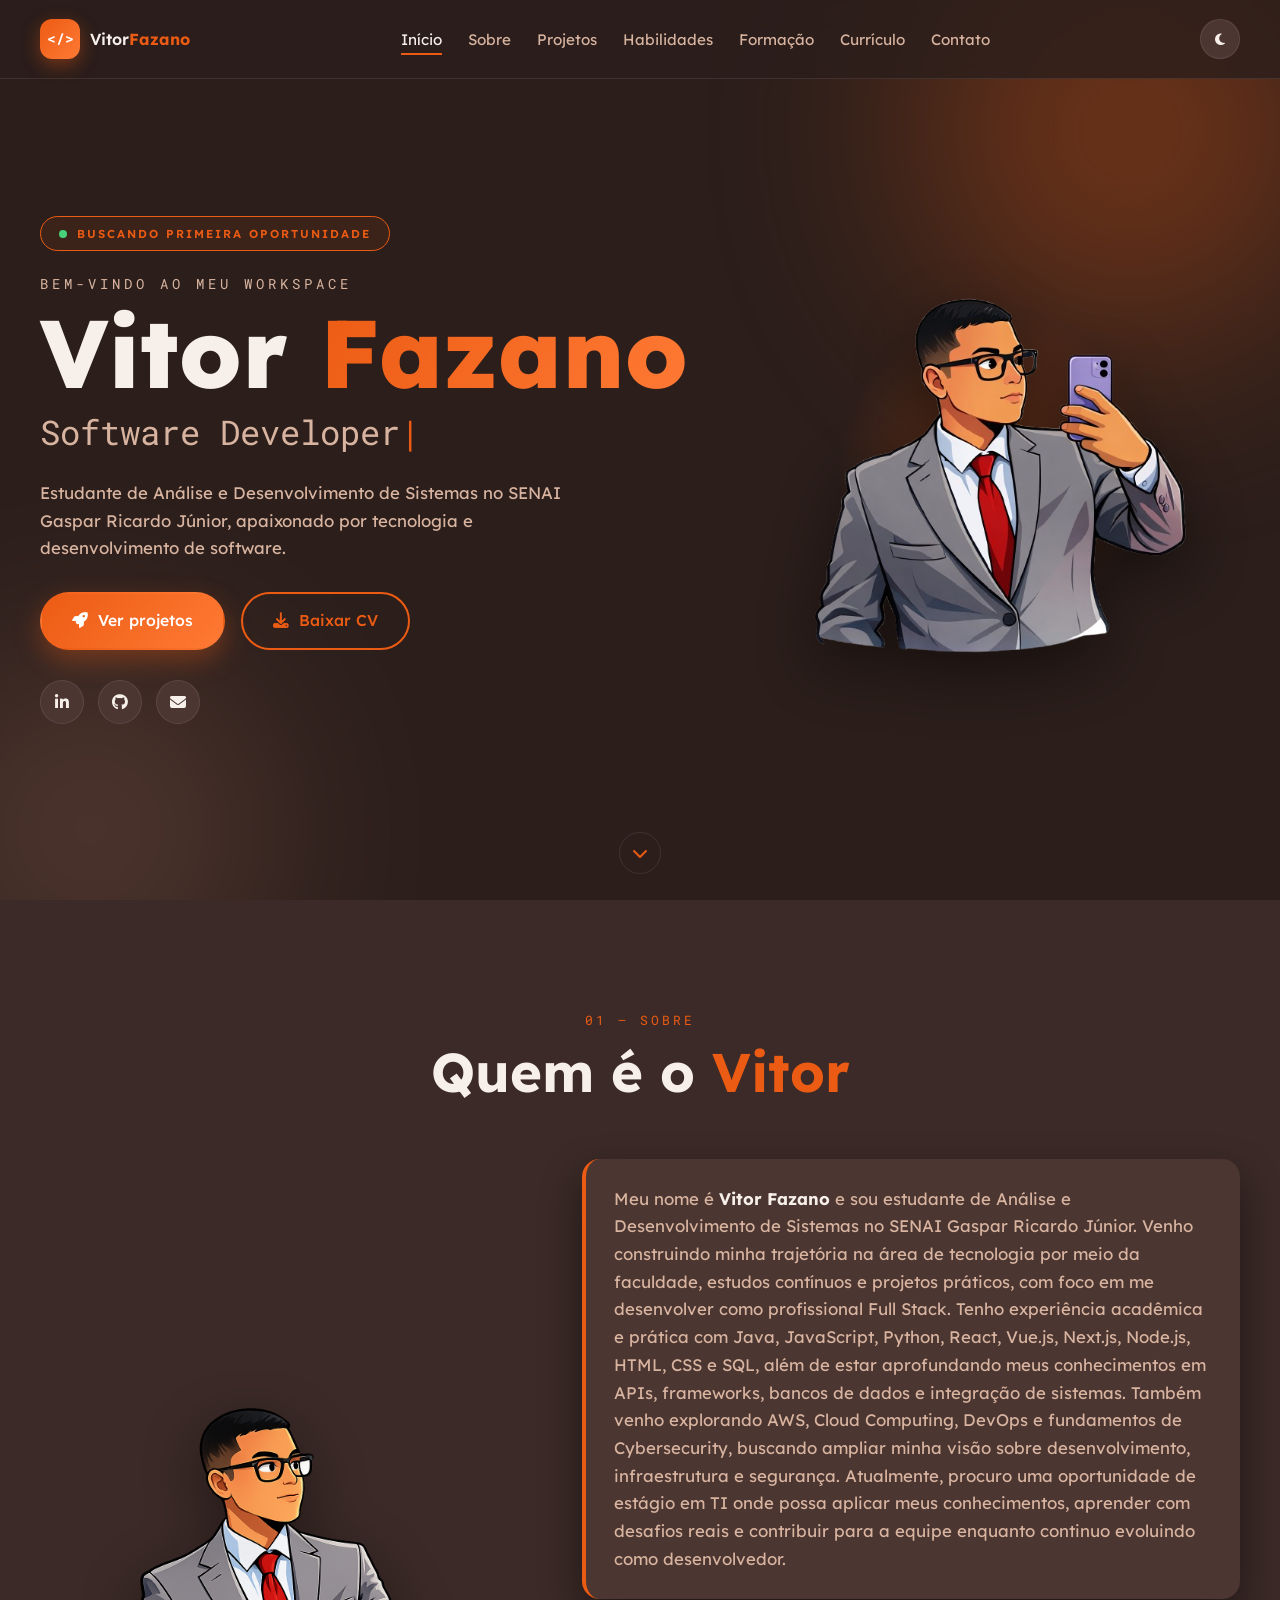
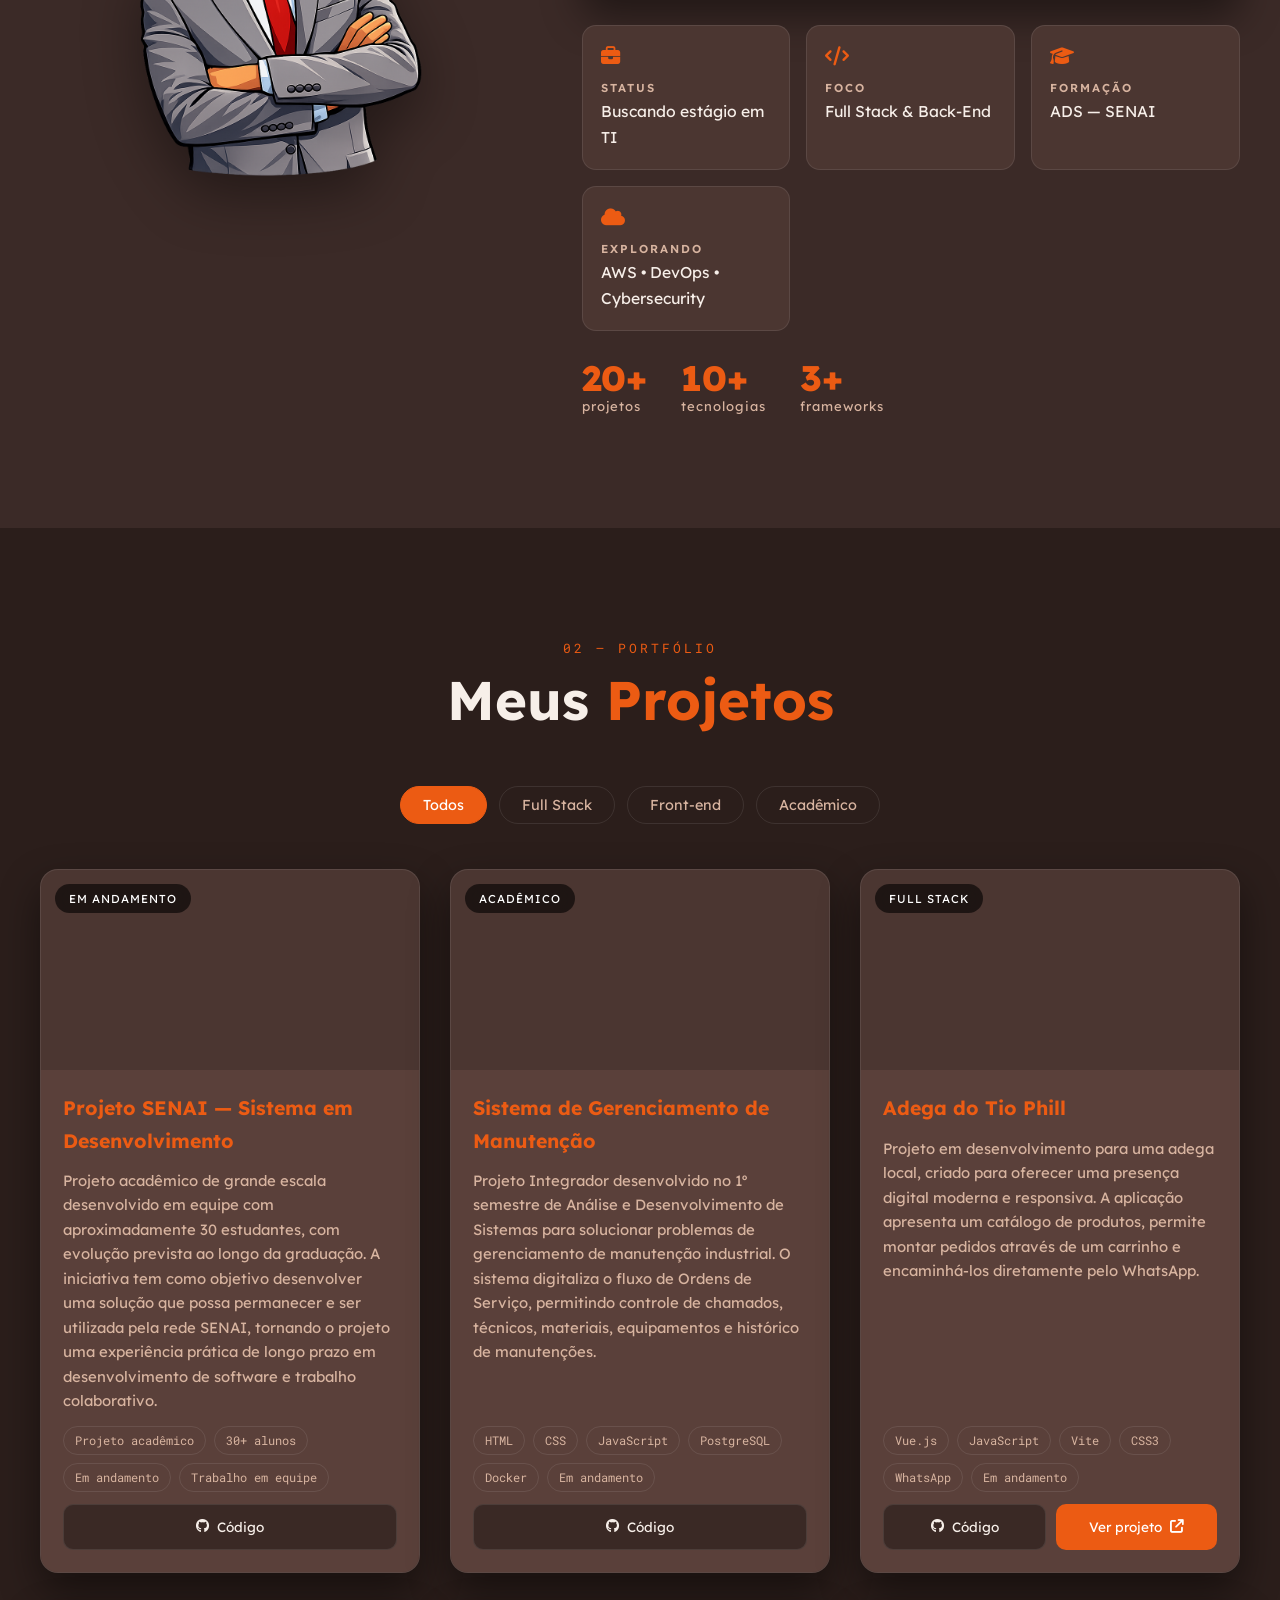
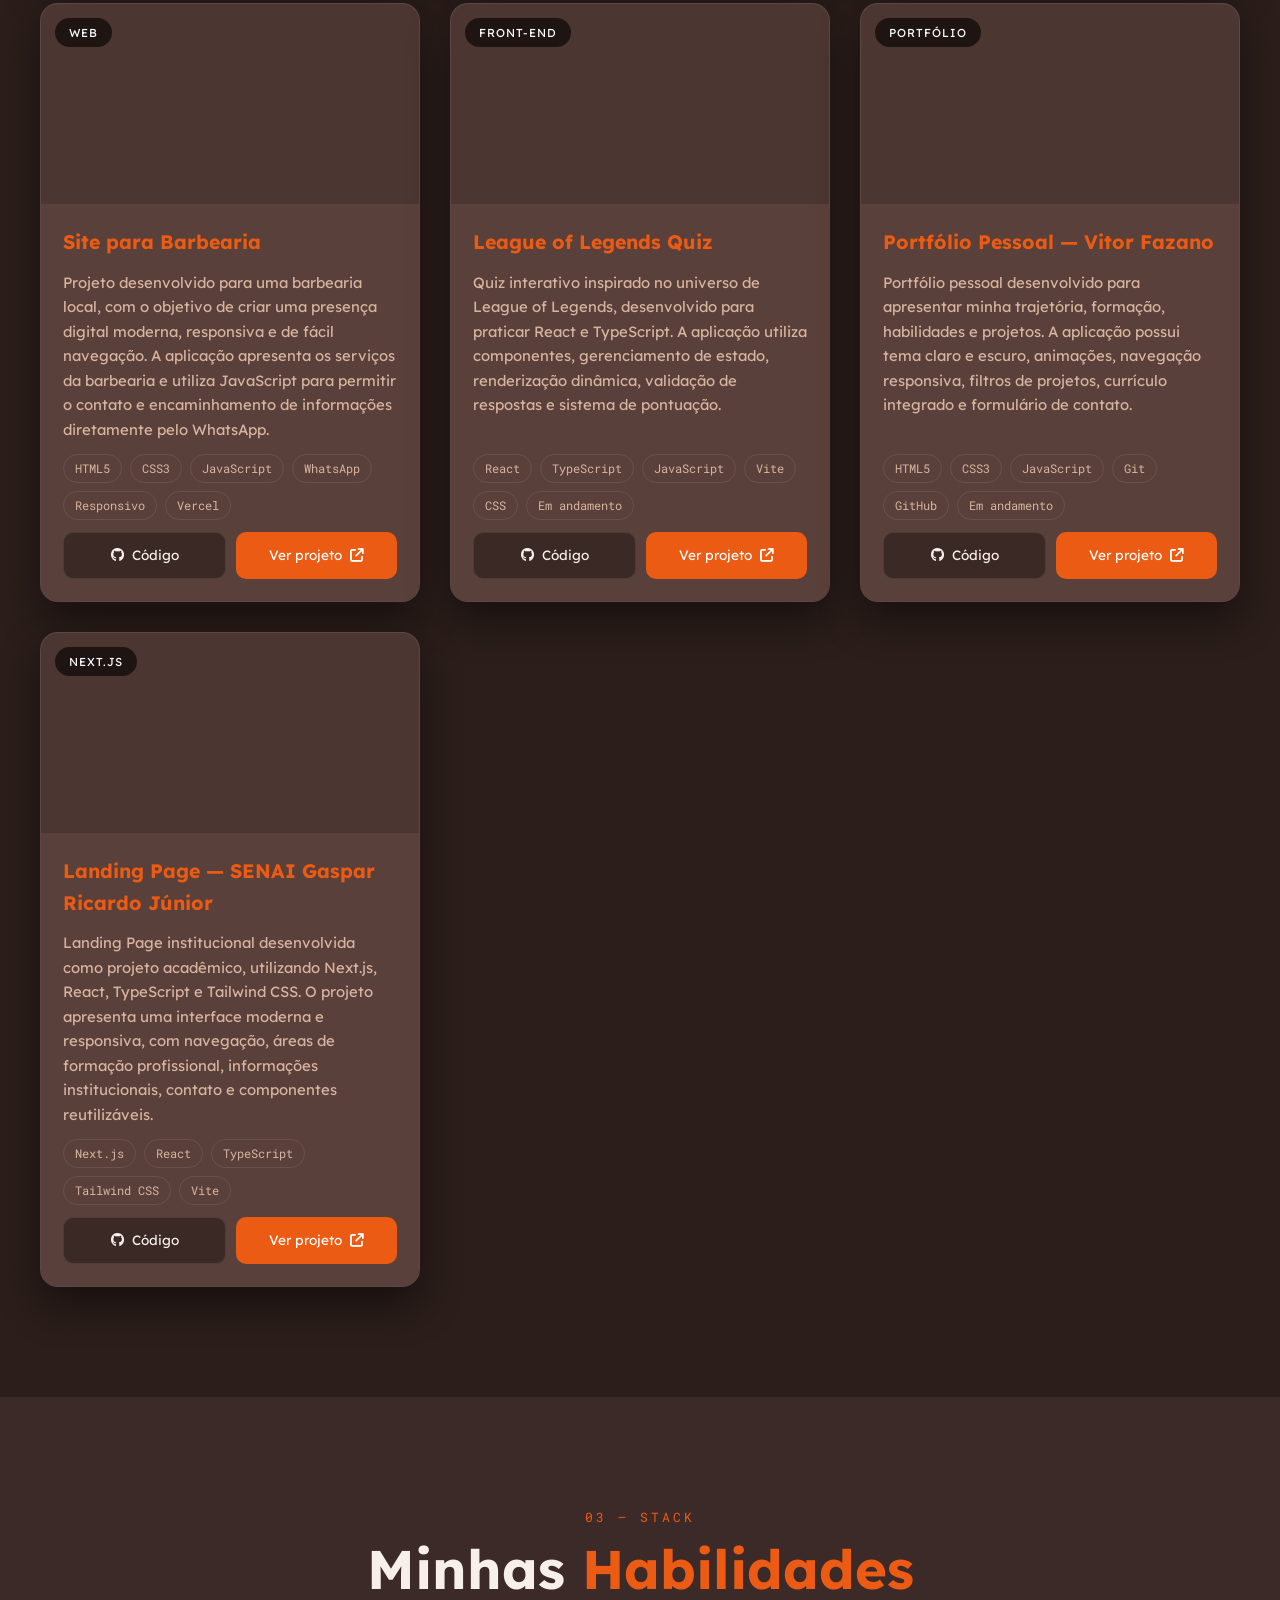
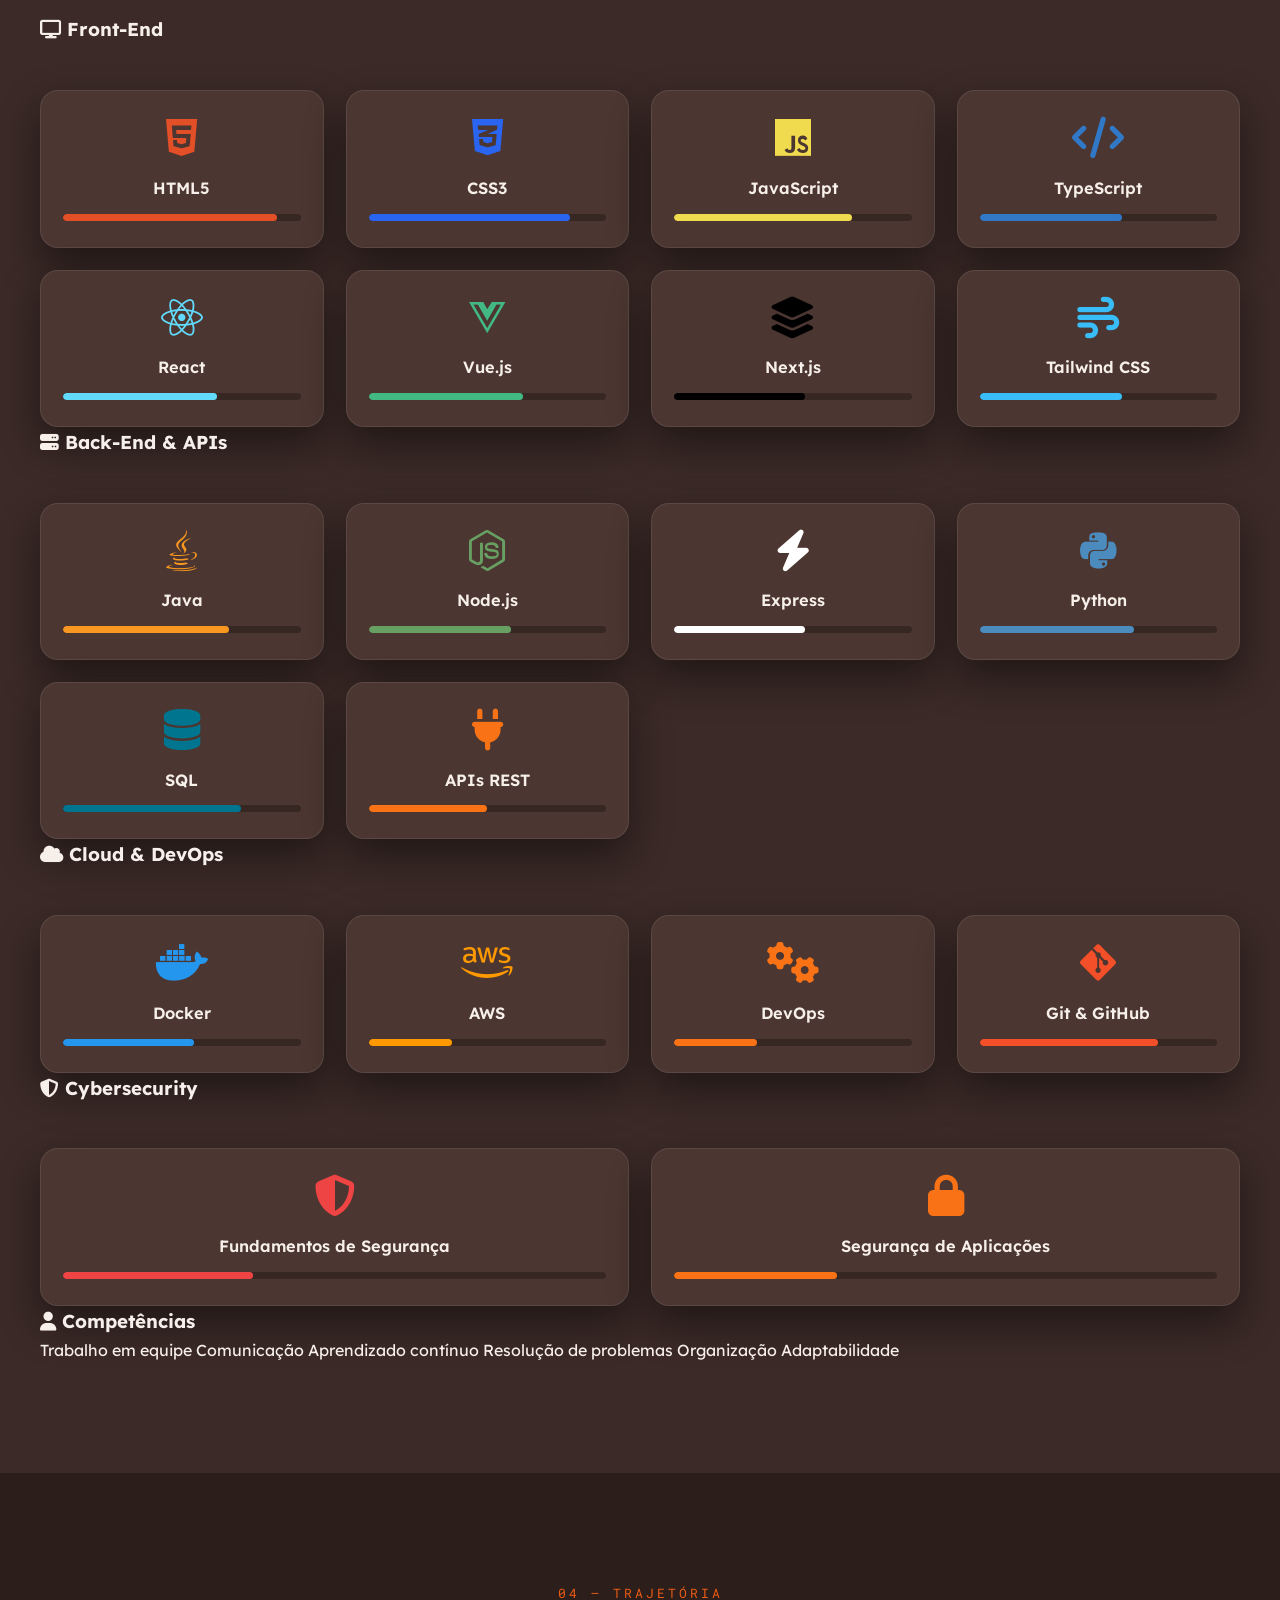
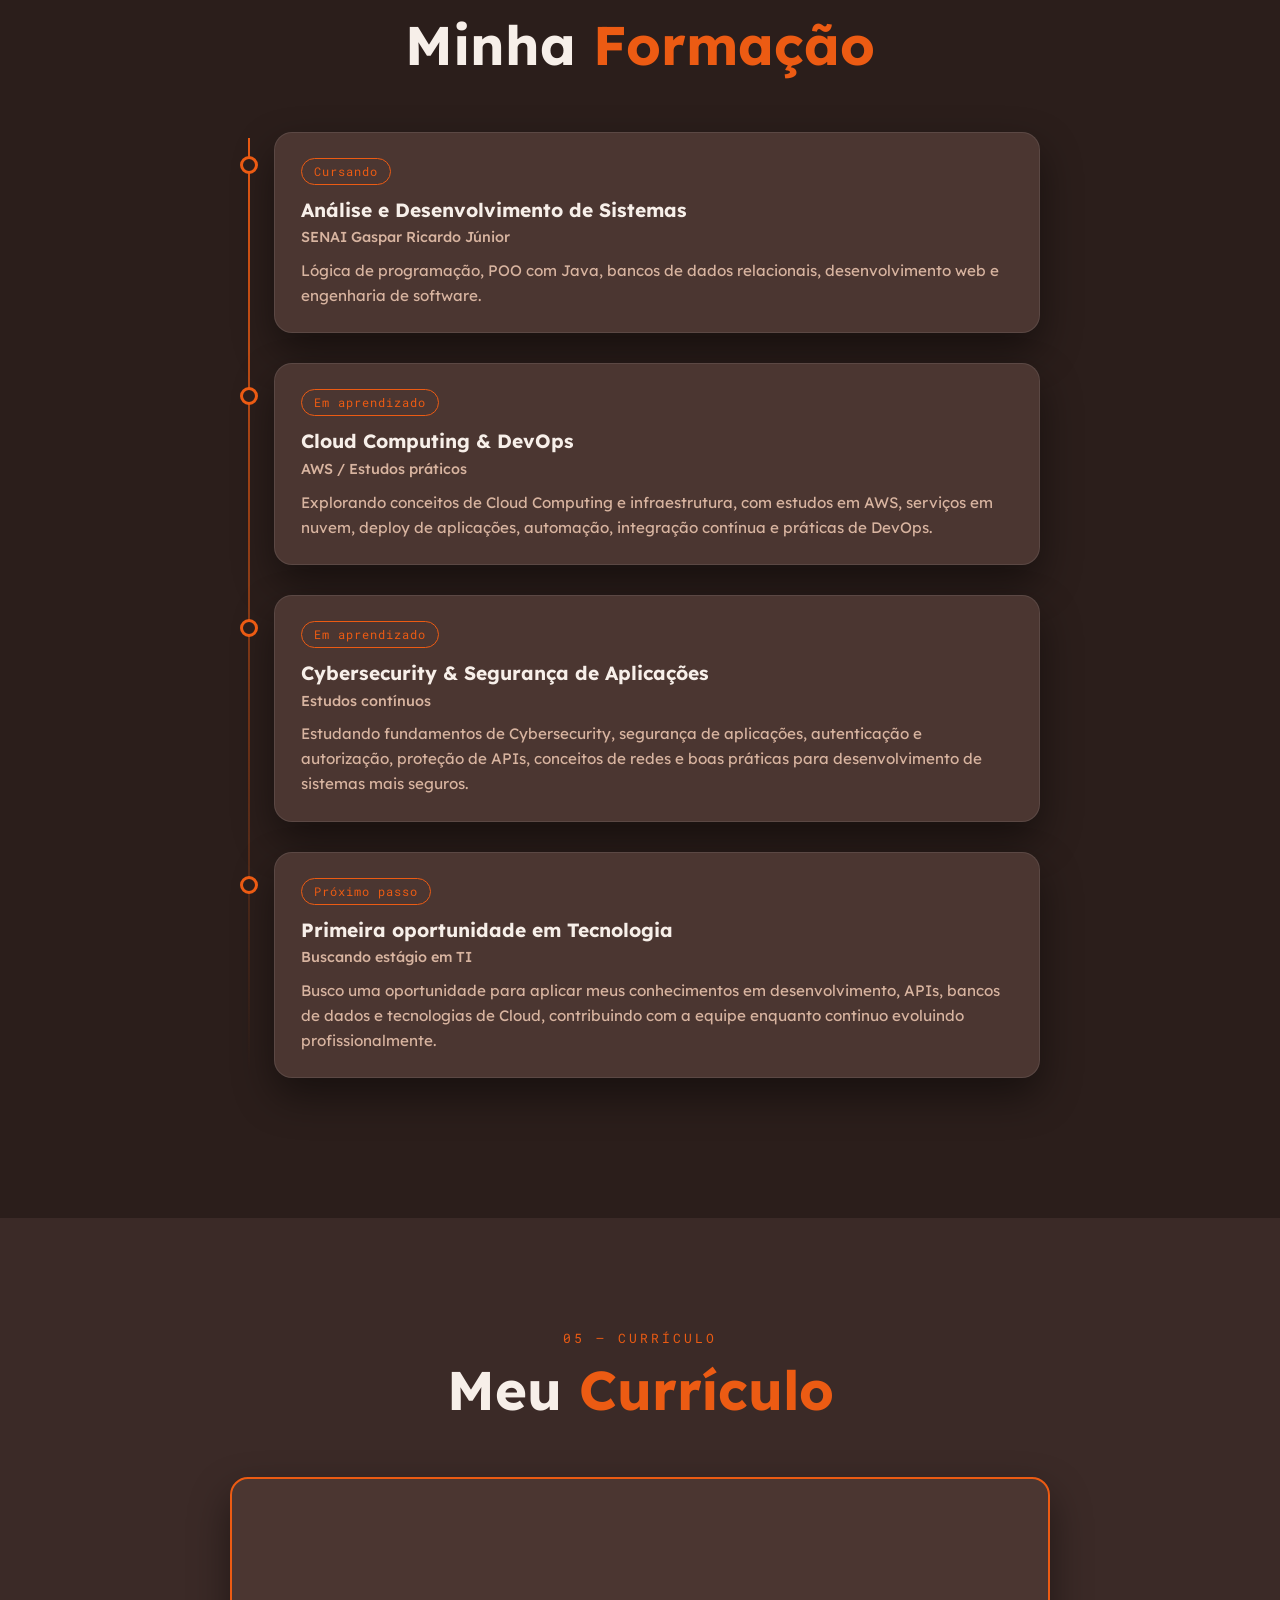
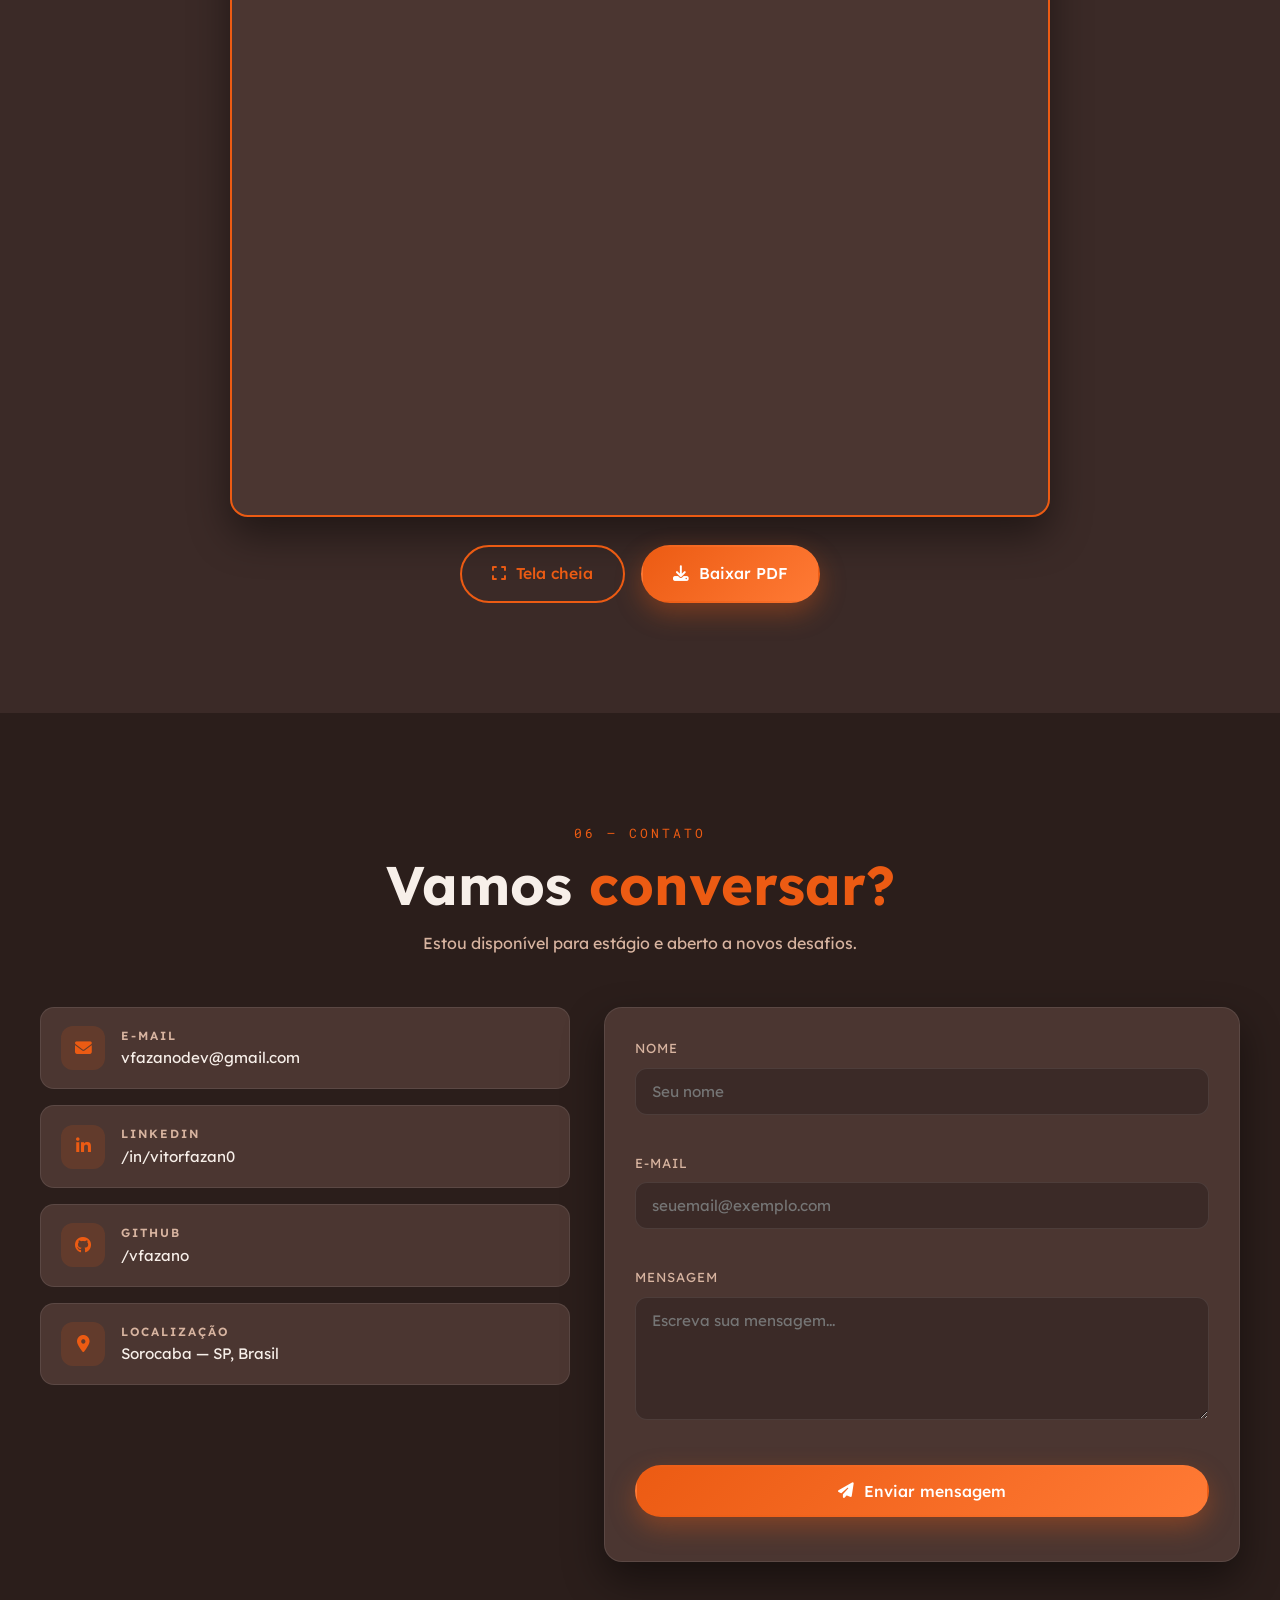
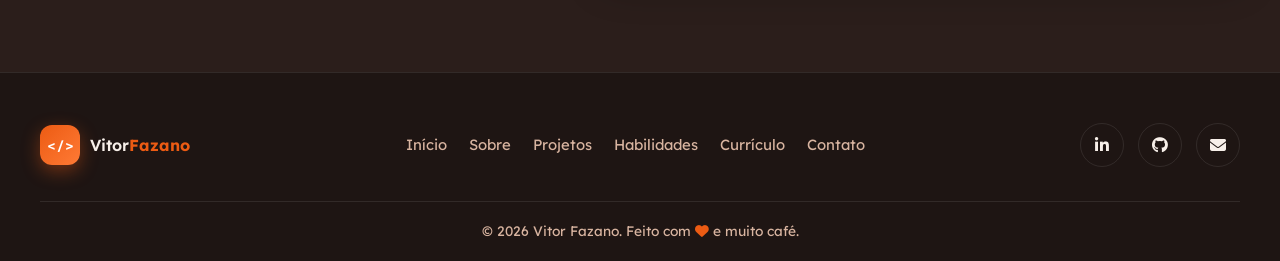
==== index.html @ 7ba90322 "2.4.3 - fix: reorganiza estrutura do projeto" ====
<!DOCTYPE html>
<html lang="pt-br" data-theme="dark">

<head>
    <meta charset="UTF-8">
    <meta name="viewport" content="width=device-width, initial-scale=1.0">
    <meta name="description" content="Portfólio de Vitor Fazano — Desenvolvedor de Software e estudante de Análise e Desenvolvimento de Sistemas no SENAI Gaspar Ricardo Júnior.">
    <meta name="author" content="Vitor Fazano">
    <meta property="og:title" content="Vitor Fazano | Software Developer">
    <meta property="og:description" content="Portfólio de projetos, habilidades e currículo de Vitor Fazano.">
    <meta property="og:type" content="website">
    <title>Vitor Fazano | Software Developer</title>

    <link rel="icon" type="image/svg+xml" href="img/favicon.svg">
    <link rel="preconnect" href="https://fonts.googleapis.com">
    <link rel="preconnect" href="https://fonts.gstatic.com" crossorigin>
    <link href="https://fonts.googleapis.com/css2?family=Lexend:wght@300..800&family=Roboto+Mono:wght@400;600&display=swap" rel="stylesheet">
    <link rel="stylesheet" href="https://cdnjs.cloudflare.com/ajax/libs/font-awesome/6.5.1/css/all.min.css">
    <link rel="stylesheet" href="style.css">
</head>

<body>
    <!-- barra de progresso de rolagem -->
    <div class="scroll-progress" id="scrollProgress"></div>

    <header id="header">
        <nav class="nav container">
            <a href="#inicio" class="logo" aria-label="Início">
                <span class="logo-mark">&lt;/&gt;</span>
                <span class="logo-text">Vitor<strong>Fazano</strong></span>
            </a>

            <ul class="nav-menu" id="navMenu">
                <li><a href="#inicio" class="nav-link active">Início</a></li>
                <li><a href="#sobre" class="nav-link">Sobre</a></li>
                <li><a href="#projetos" class="nav-link">Projetos</a></li>
                <li><a href="#habilidades" class="nav-link">Habilidades</a></li>
                <li><a href="#formacao" class="nav-link">Formação</a></li>
                <li><a href="#curriculo" class="nav-link">Currículo</a></li>
                <li><a href="#contato" class="nav-link">Contato</a></li>
            </ul>

            <div class="nav-actions">
                <button class="theme-toggle" id="themeToggle" aria-label="Alternar tema claro/escuro">
                    <i class="fa-solid fa-moon"></i>
                </button>
                <button class="nav-toggle" id="navToggle" aria-label="Abrir menu" aria-expanded="false">
                    <span></span><span></span><span></span>
                </button>
            </div>
        </nav>
    </header>

    <main>
        <!-- ============ INÍCIO ============ -->
        <section id="inicio" class="inicio">
            <div class="blob blob-1"></div>
            <div class="blob blob-2"></div>

            <div class="container inicio-grid">
                <div class="texto">
                    <span class="status" data-reveal>
                        <span class="status-dot"></span> BUSCANDO PRIMEIRA OPORTUNIDADE
                    </span>
                    <h3 data-reveal>BEM-VINDO AO MEU WORKSPACE</h3>
                    <h1 data-reveal>Vitor <span class="sobrenome">Fazano</span></h1>
                    <h2 data-reveal>
                        <span class="typing" id="typing"></span><span class="cursor-blink">|</span>
                    </h2>
                    <p data-reveal>
                        Estudante de Análise e Desenvolvimento de Sistemas no SENAI Gaspar Ricardo Júnior, apaixonado por tecnologia e desenvolvimento de software.
                    </p>

                    <div class="hero-btns" data-reveal>
                        <a href="#projetos" class="btn btn-primary">
                            <i class="fa-solid fa-rocket"></i> Ver projetos
                        </a>
                        <a href="./curriculo/VitorFazano_Currículo9.pdf" download class="btn btn-ghost">
                            <i class="fa-solid fa-download"></i> Baixar CV
                        </a>
                    </div>

                    <div class="hero-social" data-reveal>
                        <a href="https://www.linkedin.com/in/vitorfazan0/" target="_blank" rel="noopener" aria-label="LinkedIn"><i class="fa-brands fa-linkedin-in"></i></a>
                        <a href="https://github.com/vfazano" target="_blank" rel="noopener" aria-label="GitHub"><i
                                class="fa-brands fa-github"></i></a>
                        <a href="mailto:vfazano09032007@gmail.com" aria-label="E-mail"><i
                                class="fa-solid fa-envelope"></i></a>
                    </div>
                </div>

                <div class="foto" data-reveal>
                    <div class="foto-glow"></div>

                    <img class="img-move" src="img/Desenho_Fazanosf.png" alt="Ilustração de Vitor Fazano">
                </div>
            </div>

            <a href="#sobre" class="scroll-down" aria-label="Rolar para baixo">
                <i class="fa-solid fa-chevron-down"></i>
            </a>
        </section>

        <!-- ============ SOBRE ============ -->
        <section id="sobre" class="sobre section">
            <div class="container">
                <p class="section-tag" data-reveal>01 — Sobre</p>
                <h2 class="section-title" data-reveal>Quem é o <span>Vitor</span></h2>

                <div class="sobre-grid">
                    <div class="img-sobre" data-reveal>
                        <img class="img-move2" src="img/desenho_fazano2.png" alt="Ilustração de Vitor programando" loading="lazy">
                    </div>

                    <div class="sobre-conteudo" data-reveal>
                        <p class="descricao">
                            Meu nome é <strong>Vitor Fazano</strong> e sou estudante de Análise e Desenvolvimento de Sistemas no SENAI Gaspar Ricardo Júnior. Venho construindo minha trajetória na área de tecnologia por meio da faculdade, estudos contínuos
                            e projetos práticos, com foco em me desenvolver como profissional Full Stack. Tenho experiência acadêmica e prática com Java, JavaScript, Python, React, Vue.js, Next.js, Node.js, HTML, CSS e SQL, além de estar aprofundando
                            meus conhecimentos em APIs, frameworks, bancos de dados e integração de sistemas. Também venho explorando AWS, Cloud Computing, DevOps e fundamentos de Cybersecurity, buscando ampliar minha visão sobre desenvolvimento, infraestrutura
                            e segurança. Atualmente, procuro uma oportunidade de estágio em TI onde possa aplicar meus conhecimentos, aprender com desafios reais e contribuir para a equipe enquanto continuo evoluindo como desenvolvedor.
                        </p>

                        <div class="info-cards">

                            <div class="info-card">
                                <i class="fa-solid fa-briefcase"></i>
                                <h4>Status</h4>
                                <p>Buscando estágio em TI</p>
                            </div>

                            <div class="info-card">
                                <i class="fa-solid fa-code"></i>
                                <h4>Foco</h4>
                                <p>Full Stack & Back-End</p>
                            </div>

                            <div class="info-card">
                                <i class="fa-solid fa-graduation-cap"></i>
                                <h4>Formação</h4>
                                <p>ADS — SENAI</p>
                            </div>

                            <div class="info-card">
                                <i class="fa-solid fa-cloud"></i>
                                <h4>Explorando</h4>
                                <p>AWS • DevOps • Cybersecurity</p>
                            </div>

                        </div>
                        <div class="stats">

                            <div class="stat">
                                <span class="stat-num" data-count="20" data-suffix="+">0</span>
                                <small>projetos</small>
                            </div>

                            <div class="stat">
                                <span class="stat-num" data-count="10" data-suffix="+">0</span>
                                <small>tecnologias</small>
                            </div>

                            <div class="stat">
                                <span class="stat-num" data-count="3" data-suffix="+">0</span>
                                <small>frameworks</small>
                            </div>

                        </div>
                    </div>
                </div>
            </div>
        </section>

        <!-- ============ PROJETOS ============ -->
        <section id="projetos" class="projetos section">
            <div class="container">

                <p class="section-tag" data-reveal>02 — Portfólio</p>

                <h2 class="section-title" data-reveal>
                    Meus <span>Projetos</span>
                </h2>

                <div class="filtros" data-reveal>
                    <button class="filtro ativo" data-filtro="todos">
                Todos
            </button>

                    <button class="filtro" data-filtro="fullstack">
                Full Stack
            </button>

                    <button class="filtro" data-filtro="frontend">
                Front-end
            </button>

                    <button class="filtro" data-filtro="academico">
                Acadêmico
            </button>
                </div>

                <!-- ============ Projeto SENAI-Gaspar-Ricardo-Junior ============ -->
                <div class="container-projetos" id="gridProjetos">
                    <article class="card-projeto" data-cat="web" data-reveal>

                        <div class="card-img" style="background-image:url('/Portifolio-Fazano/PortifolioFazano/img/UniSenai.png')">
                            <span class="card-badge">Em andamento</span>
                        </div>

                        <div class="card-info">

                            <h3>Projeto SENAI — Sistema em Desenvolvimento</h3>

                            <p>
                                Projeto acadêmico de grande escala desenvolvido em equipe com aproximadamente 30 estudantes, com evolução prevista ao longo da graduação. A iniciativa tem como objetivo desenvolver uma solução que possa permanecer e ser utilizada pela rede SENAI, tornando
                                o projeto uma experiência prática de longo prazo em desenvolvimento de software e trabalho colaborativo.
                            </p>

                            <div class="tags">
                                <span>Projeto acadêmico</span>
                                <span>30+ alunos</span>
                                <span>Em andamento</span>
                                <span>Trabalho em equipe</span>
                            </div>

                            <div class="botoes">

                                <a href="https://github.com/UniSENAI-Sorocaba" class="btn-card github" target="_blank" rel="noopener">
                                    <i class="fa-brands fa-github"></i> Código
                                </a>



                            </div>

                        </div>

                    </article>


                    <!-- ================================================= -->
                    <!-- PROJETO 1 — DILLY SPORTS -->
                    <!-- ================================================= -->

                    <article class="card-projeto" data-cat="academico" data-reveal>

                        <div class="card-img" style="background-image: url('/Portifolio-Fazano/PortifolioFazano/img/SGMprojeto.png')">
                            <span class="card-badge">
                        Acadêmico
                    </span>
                        </div>

                        <div class="card-info">

                            <h3>
                                Sistema de Gerenciamento de Manutenção
                            </h3>

                            <p>
                                Projeto Integrador desenvolvido no 1º semestre de Análise e Desenvolvimento de Sistemas para solucionar problemas de gerenciamento de manutenção industrial. O sistema digitaliza o fluxo de Ordens de Serviço, permitindo controle de chamados, técnicos,
                                materiais, equipamentos e histórico de manutenções.
                            </p>

                            <div class="tags">
                                <span>HTML</span>
                                <span>CSS</span>
                                <span>JavaScript</span>
                                <span>PostgreSQL</span>
                                <span>Docker</span>
                                <span>Em andamento</span>
                            </div>

                            <div class="botoes">

                                <a href="#" class="btn-card github" target="_blank" rel="noopener">
                                    <i class="fa-brands fa-github"></i> Código
                                </a>


                            </div>

                        </div>

                    </article>



                    <!-- ================================================= -->
                    <!-- PROJETO 2 — ADEGA DO TIO PHILL -->
                    <!-- ================================================= -->

                    <article class="card-projeto" data-cat="fullstack" data-reveal>

                        <div class="card-img" style="background-image: url('/Portifolio-Fazano/PortifolioFazano/img/adega\ tio.png')">
                            <span class="card-badge">
                        Full Stack
                    </span>
                        </div>

                        <div class="card-info">

                            <h3>
                                Adega do Tio Phill
                            </h3>

                            <p>
                                Projeto em desenvolvimento para uma adega local, criado para oferecer uma presença digital moderna e responsiva. A aplicação apresenta um catálogo de produtos, permite montar pedidos através de um carrinho e encaminhá-los diretamente pelo WhatsApp.
                            </p>

                            <div class="tags">
                                <span>Vue.js</span>
                                <span>JavaScript</span>
                                <span>Vite</span>
                                <span>CSS3</span>
                                <span>WhatsApp</span>
                                <span>Em andamento</span>
                            </div>

                            <div class="botoes">

                                <a href="https://github.com/vfazano/Adega-do-Tio-Phill" class="btn-card github" target="_blank" rel="noopener">
                                    <i class="fa-brands fa-github"></i> Código
                                </a>

                                <a href="https://adega-do-tio-phill-2yen.vercel.app" class="btn-card site" target="_blank" rel="noopener">
                            Ver projeto
                            <i class="fa-solid fa-arrow-up-right-from-square"></i>
                        </a>

                            </div>

                        </div>

                    </article>

                    <article class="card-projeto" data-cat="web" data-reveal>

                        <div class="card-img" style="background-image: url('/Portifolio-Fazano/PortifolioFazano/img/image.png')">

                            <span class="card-badge">
                                 Web
                            </span>

                        </div>

                        <div class="card-info">

                            <h3>
                                Site para Barbearia
                            </h3>

                            <p>
                                Projeto desenvolvido para uma barbearia local, com o objetivo de criar uma presença digital moderna, responsiva e de fácil navegação. A aplicação apresenta os serviços da barbearia e utiliza JavaScript para permitir o contato e encaminhamento de informações
                                diretamente pelo WhatsApp.
                            </p>

                            <div class="tags">

                                <span>HTML5</span>
                                <span>CSS3</span>
                                <span>JavaScript</span>
                                <span>WhatsApp</span>
                                <span>Responsivo</span>
                                <span>Vercel</span>

                            </div>

                            <div class="botoes">

                                <a href="https://github.com/vfazano/bryan-barber/tree/master" class="btn-card github" target="_blank" rel="noopener">
                                    <i class="fa-brands fa-github"></i> Código
                                </a>

                                <a href="https://bryan-barber.vercel.app" class="btn-card site" target="_blank" rel="noopener">
                                        Ver projeto
                                    <i class="fa-solid fa-arrow-up-right-from-square"></i>
                                </a>

                            </div>

                        </div>

                    </article>



                    <!-- ================================================= -->
                    <!-- PROJETO 3 — LEAGUE OF LEGENDS QUIZ -->
                    <!-- ================================================= -->

                    <article class="card-projeto" data-cat="frontend" data-reveal>

                        <div class="card-img" style="background-image: url('/Portifolio-Fazano/PortifolioFazano/img/Quiz\ legue.png')">
                            <span class="card-badge">
                        Front-end
                    </span>
                        </div>

                        <div class="card-info">

                            <h3>
                                League of Legends Quiz
                            </h3>

                            <p>
                                Quiz interativo inspirado no universo de League of Legends, desenvolvido para praticar React e TypeScript. A aplicação utiliza componentes, gerenciamento de estado, renderização dinâmica, validação de respostas e sistema de pontuação.
                            </p>

                            <div class="tags">
                                <span>React</span>
                                <span>TypeScript</span>
                                <span>JavaScript</span>
                                <span>Vite</span>
                                <span>CSS</span>
                                <span>Em andamento</span>
                            </div>

                            <div class="botoes">

                                <a href="https://github.com/vfazano/LeagueOfLegendsQuizPage" class="btn-card github" target="_blank" rel="noopener">
                                    <i class="fa-brands fa-github"></i> Código
                                </a>

                                <a href="https://league-of-legends-quiz-page.vercel.app" class="btn-card site" target="_blank" rel="noopener">
                            Ver projeto
                            <i class="fa-solid fa-arrow-up-right-from-square"></i>
                        </a>

                            </div>

                        </div>

                    </article>



                    <!-- ================================================= -->
                    <!-- PROJETO 4 — PORTFÓLIO -->
                    <!-- ================================================= -->

                    <article class="card-projeto" data-cat="frontend" data-reveal>

                        <div class="card-img" style="background-image: url('/Portifolio-Fazano/PortifolioFazano/img/portifolioimg.png')">
                            <span class="card-badge">
                        Portfólio
                    </span>
                        </div>


                        <div class="card-info">

                            <h3>
                                Portfólio Pessoal — Vitor Fazano
                            </h3>

                            <p>
                                Portfólio pessoal desenvolvido para apresentar minha trajetória, formação, habilidades e projetos. A aplicação possui tema claro e escuro, animações, navegação responsiva, filtros de projetos, currículo integrado e formulário de contato.
                            </p>

                            <div class="tags">
                                <span>HTML5</span>
                                <span>CSS3</span>
                                <span>JavaScript</span>
                                <span>Git</span>
                                <span>GitHub</span>
                                <span>Em andamento</span>
                            </div>

                            <div class="botoes">

                                <a href="#" class="btn-card github" target="_blank" rel="noopener">
                                    <i class="fa-brands fa-github"></i> Código
                                </a>

                                <a href="#" class="btn-card site" target="_blank" rel="noopener">
                            Ver projeto
                            <i class="fa-solid fa-arrow-up-right-from-square"></i>
                        </a>

                            </div>

                        </div>

                    </article>
                    <!-- ================================================= -->
                    <!-- PROJETO 4 — SENAI GASPAR RICARDO JÚNIOR -->
                    <!-- ================================================= -->

                    <article class="card-projeto" data-cat="framework" data-reveal>

                        <div class="card-img" style="background-image: url('/Portifolio-Fazano/PortifolioFazano/img/senai\ lage\ page\ projeto.png')">
                            <span class="card-badge">
            Next.js
        </span>
                        </div>

                        <div class="card-info">

                            <h3>
                                Landing Page — SENAI Gaspar Ricardo Júnior
                            </h3>

                            <p>
                                Landing Page institucional desenvolvida como projeto acadêmico, utilizando Next.js, React, TypeScript e Tailwind CSS. O projeto apresenta uma interface moderna e responsiva, com navegação, áreas de formação profissional, informações institucionais, contato
                                e componentes reutilizáveis.
                            </p>

                            <div class="tags">
                                <span>Next.js</span>
                                <span>React</span>
                                <span>TypeScript</span>
                                <span>Tailwind CSS</span>
                                <span>Vite</span>

                            </div>

                            <div class="botoes">

                                <a href="https://github.com/vfazano/SENAI-Gaspar-Ricardo-Junior-Projeto-Next.js" class="btn-card github" target="_blank" rel="noopener">
                                    <i class="fa-brands fa-github"></i> Código
                                </a>

                                <a href="https://senai-gaspar-ricardo-junior-projeto.vercel.app" class="btn-card site" target="_blank" rel="noopener">
                Ver projeto
                <i class="fa-solid fa-arrow-up-right-from-square"></i>
            </a>

                            </div>

                        </div>

                    </article>


                </div>
            </div>
        </section>


        <!-- ============ HABILIDADES ============ -->
        <section id="habilidades" class="habilidades section">

            <div class="container">

                <p class="section-tag" data-reveal>
                    03 — Stack
                </p>

                <h2 class="section-title" data-reveal>
                    Minhas <span>Habilidades</span>
                </h2>


                <!-- ============================= -->
                <!-- FRONT-END -->
                <!-- ============================= -->

                <h3 class="skill-category" data-reveal>
                    <i class="fa-solid fa-display"></i> Front-End
                </h3>

                <div class="skills">

                    <div class="skill" data-reveal style="--skill:#e34f26">
                        <i class="fa-brands fa-html5"></i>
                        <h4>HTML5</h4>
                        <div class="bar">
                            <span data-level="90"></span>
                        </div>
                    </div>

                    <div class="skill" data-reveal style="--skill:#2965f1">
                        <i class="fa-brands fa-css3-alt"></i>
                        <h4>CSS3</h4>
                        <div class="bar">
                            <span data-level="85"></span>
                        </div>
                    </div>

                    <div class="skill" data-reveal style="--skill:#f0db4f">
                        <i class="fa-brands fa-js"></i>
                        <h4>JavaScript</h4>
                        <div class="bar">
                            <span data-level="75"></span>
                        </div>
                    </div>

                    <div class="skill" data-reveal style="--skill:#3178c6">
                        <i class="fa-solid fa-code"></i>
                        <h4>TypeScript</h4>
                        <div class="bar">
                            <span data-level="60"></span>
                        </div>
                    </div>

                    <div class="skill" data-reveal style="--skill:#61dafb">
                        <i class="fa-brands fa-react"></i>
                        <h4>React</h4>
                        <div class="bar">
                            <span data-level="65"></span>
                        </div>
                    </div>

                    <div class="skill" data-reveal style="--skill:#42b883">
                        <i class="fa-brands fa-vuejs"></i>
                        <h4>Vue.js</h4>
                        <div class="bar">
                            <span data-level="65"></span>
                        </div>
                    </div>

                    <div class="skill" data-reveal style="--skill:#000000">
                        <i class="fa-solid fa-layer-group"></i>
                        <h4>Next.js</h4>
                        <div class="bar">
                            <span data-level="55"></span>
                        </div>
                    </div>

                    <div class="skill" data-reveal style="--skill:#38bdf8">
                        <i class="fa-solid fa-wind"></i>
                        <h4>Tailwind CSS</h4>
                        <div class="bar">
                            <span data-level="60"></span>
                        </div>
                    </div>

                </div>


                <!-- ============================= -->
                <!-- BACK-END -->
                <!-- ============================= -->

                <h3 class="skill-category" data-reveal>
                    <i class="fa-solid fa-server"></i> Back-End & APIs
                </h3>

                <div class="skills">

                    <div class="skill" data-reveal style="--skill:#f89820">
                        <i class="fa-brands fa-java"></i>
                        <h4>Java</h4>
                        <div class="bar">
                            <span data-level="70"></span>
                        </div>
                    </div>

                    <div class="skill" data-reveal style="--skill:#68a063">
                        <i class="fa-brands fa-node-js"></i>
                        <h4>Node.js</h4>
                        <div class="bar">
                            <span data-level="60"></span>
                        </div>
                    </div>

                    <div class="skill" data-reveal style="--skill:#ffffff">
                        <i class="fa-solid fa-bolt"></i>
                        <h4>Express</h4>
                        <div class="bar">
                            <span data-level="55"></span>
                        </div>
                    </div>

                    <div class="skill" data-reveal style="--skill:#4b8bbe">
                        <i class="fa-brands fa-python"></i>
                        <h4>Python</h4>
                        <div class="bar">
                            <span data-level="65"></span>
                        </div>
                    </div>

                    <div class="skill" data-reveal style="--skill:#00758f">
                        <i class="fa-solid fa-database"></i>
                        <h4>SQL</h4>
                        <div class="bar">
                            <span data-level="75"></span>
                        </div>
                    </div>

                    <div class="skill" data-reveal style="--skill:#f97316">
                        <i class="fa-solid fa-plug"></i>
                        <h4>APIs REST</h4>
                        <div class="bar">
                            <span data-level="50"></span>
                        </div>
                    </div>

                </div>


                <!-- ============================= -->
                <!-- DEVOPS / CLOUD -->
                <!-- ============================= -->

                <h3 class="skill-category" data-reveal>
                    <i class="fa-solid fa-cloud"></i> Cloud & DevOps
                </h3>

                <div class="skills">

                    <div class="skill" data-reveal style="--skill:#2496ed">
                        <i class="fa-brands fa-docker"></i>
                        <h4>Docker</h4>
                        <div class="bar">
                            <span data-level="55"></span>
                        </div>
                    </div>

                    <div class="skill" data-reveal style="--skill:#ff9900">
                        <i class="fa-brands fa-aws"></i>
                        <h4>AWS</h4>
                        <div class="bar">
                            <span data-level="35"></span>
                        </div>
                    </div>

                    <div class="skill" data-reveal style="--skill:#f97316">
                        <i class="fa-solid fa-gears"></i>
                        <h4>DevOps</h4>
                        <div class="bar">
                            <span data-level="35"></span>
                        </div>
                    </div>

                    <div class="skill" data-reveal style="--skill:#f34f29">
                        <i class="fa-brands fa-git-alt"></i>
                        <h4>Git & GitHub</h4>
                        <div class="bar">
                            <span data-level="75"></span>
                        </div>
                    </div>

                </div>


                <!-- ============================= -->
                <!-- SEGURANÇA -->
                <!-- ============================= -->

                <h3 class="skill-category" data-reveal>
                    <i class="fa-solid fa-shield-halved"></i> Cybersecurity
                </h3>

                <div class="skills">

                    <div class="skill" data-reveal style="--skill:#ef4444">
                        <i class="fa-solid fa-shield-halved"></i>
                        <h4>Fundamentos de Segurança</h4>
                        <div class="bar">
                            <span data-level="35"></span>
                        </div>
                    </div>

                    <div class="skill" data-reveal style="--skill:#f97316">
                        <i class="fa-solid fa-lock"></i>
                        <h4>Segurança de Aplicações</h4>
                        <div class="bar">
                            <span data-level="30"></span>
                        </div>
                    </div>

                </div>


                <!-- ============================= -->
                <!-- SOFT SKILLS -->
                <!-- ============================= -->

                <h3 class="skill-category" data-reveal>
                    <i class="fa-solid fa-user"></i> Competências
                </h3>

                <div class="competencias" data-reveal>

                    <span>Trabalho em equipe</span>
                    <span>Comunicação</span>
                    <span>Aprendizado contínuo</span>
                    <span>Resolução de problemas</span>
                    <span>Organização</span>
                    <span>Adaptabilidade</span>

                </div>

            </div>

        </section>

        <!-- ============ FORMAÇÃO ============ -->
        <section id="formacao" class="formacao section">
            <div class="container">
                <p class="section-tag" data-reveal>04 — Trajetória</p>
                <h2 class="section-title" data-reveal>Minha <span>Formação</span></h2>

                <div class="timeline">
                    <div class="timeline-item" data-reveal>
                        <div class="timeline-dot"></div>
                        <div class="timeline-card">
                            <span class="periodo">Cursando</span>
                            <h3>Análise e Desenvolvimento de Sistemas</h3>
                            <h4>SENAI Gaspar Ricardo Júnior</h4>
                            <p>Lógica de programação, POO com Java, bancos de dados relacionais, desenvolvimento web e engenharia de software.</p>
                        </div>
                    </div>
                    <div class="timeline-item" data-reveal>
                        <div class="timeline-dot"></div>

                        <div class="timeline-card">
                            <span class="periodo">Em aprendizado</span>

                            <h3>Cloud Computing &amp; DevOps</h3>

                            <h4>AWS / Estudos práticos</h4>

                            <p>
                                Explorando conceitos de Cloud Computing e infraestrutura, com estudos em AWS, serviços em nuvem, deploy de aplicações, automação, integração contínua e práticas de DevOps.
                            </p>
                        </div>
                    </div>
                    <div class="timeline-item" data-reveal>
                        <div class="timeline-dot"></div>

                        <div class="timeline-card">
                            <span class="periodo">Em aprendizado</span>

                            <h3>Cybersecurity &amp; Segurança de Aplicações</h3>

                            <h4>Estudos contínuos</h4>

                            <p>
                                Estudando fundamentos de Cybersecurity, segurança de aplicações, autenticação e autorização, proteção de APIs, conceitos de redes e boas práticas para desenvolvimento de sistemas mais seguros.
                            </p>
                        </div>
                    </div>




                    <div class="timeline-item" data-reveal>
                        <div class="timeline-dot"></div>

                        <div class="timeline-card">
                            <span class="periodo">Próximo passo</span>

                            <h3>Primeira oportunidade em Tecnologia</h3>

                            <h4>Buscando estágio em TI</h4>

                            <p>
                                Busco uma oportunidade para aplicar meus conhecimentos em desenvolvimento, APIs, bancos de dados e tecnologias de Cloud, contribuindo com a equipe enquanto continuo evoluindo profissionalmente.
                            </p>
                        </div>
                    </div>



                </div>
        </section>

        <!-- ============ CURRÍCULO ============ -->
        <section id="curriculo" class="curriculo section">
            <div class="container">
                <p class="section-tag" data-reveal>05 — Currículo</p>
                <h2 class="section-title" data-reveal>Meu <span>Currículo</span></h2>

                <div class="curriculo-container">
                    <div class="curriculo-box" data-reveal>
                        <iframe src="./curriculo/VitorFazano_Currículo9.pdf" title="Currículo de Vitor Fazano" loading="lazy">
        </iframe>
                    </div>

                    <div class="acoes-curriculo" data-reveal>
                        <a href="./curriculo/VitorFazano_Currículo9.pdf" target="_blank" rel="noopener" class="btn btn-ghost">
                            <i class="fa-solid fa-expand"></i> Tela cheia
                        </a>

                        <a href="./curriculo/VitorFazano_Currículo9.pdf" download class="btn btn-primary">
                            <i class="fa-solid fa-download"></i> Baixar PDF
                        </a>
                    </div>
                </div>
            </div>
        </section>

        <!-- ============ CONTATO ============ -->
        <section id="contato" class="contato section">
            <div class="container">
                <p class="section-tag" data-reveal>06 — Contato</p>
                <h2 class="section-title" data-reveal>Vamos <span>conversar?</span></h2>
                <p class="section-sub" data-reveal>Estou disponível para estágio e aberto a novos desafios.</p>

                <div class="contato-grid">
                    <div class="contato-info" data-reveal>
                        <a class="contato-item" href="mailto:vfazanodev@gmail.com">
                            <i class="fa-solid fa-envelope"></i>
                            <div>
                                <h4>E-mail</h4>
                                <p>vfazanodev@gmail.com</p>
                            </div>
                        </a>
                        <a class="contato-item" href="https://www.linkedin.com/in/vitorfazan0/" target="_blank" rel="noopener">
                            <i class="fa-brands fa-linkedin-in"></i>
                            <div>
                                <h4>LinkedIn</h4>
                                <p>/in/vitorfazan0</p>
                            </div>
                        </a>
                        <a class="contato-item" href="https://github.com/vfazano" target="_blank" rel="noopener">
                            <i class="fa-brands fa-github"></i>
                            <div>
                                <h4>GitHub</h4>
                                <p>/vfazano</p>
                            </div>
                        </a>
                        <div class="contato-item">
                            <i class="fa-solid fa-location-dot"></i>
                            <div>
                                <h4>Localização</h4>
                                <p>Sorocaba — SP, Brasil</p>
                            </div>
                        </div>
                    </div>

                    <form class="contato-form" id="contatoForm" novalidate data-reveal>
                        <div class="campo">
                            <label for="nome">Nome</label>
                            <input type="text" id="nome" name="nome" placeholder="Seu nome" required>
                            <small class="erro"></small>
                        </div>
                        <div class="campo">
                            <label for="email">E-mail</label>
                            <input type="email" id="email" name="email" placeholder="seuemail@exemplo.com" required>
                            <small class="erro"></small>
                        </div>
                        <div class="campo">
                            <label for="mensagem">Mensagem</label>
                            <textarea id="mensagem" name="mensagem" rows="5" placeholder="Escreva sua mensagem..." required></textarea>
                            <small class="erro"></small>
                        </div>
                        <button type="submit" class="btn btn-primary btn-block">
                            <i class="fa-solid fa-paper-plane"></i> Enviar mensagem
                        </button>
                        <p class="form-feedback" id="formFeedback"></p>
                    </form>
                </div>
            </div>
        </section>
    </main>

    <footer class="footer">
        <div class="container">
            <div class="footer-top">
                <a href="#inicio" class="logo">
                    <span class="logo-mark">&lt;/&gt;</span>
                    <span class="logo-text">Vitor<strong>Fazano</strong></span>
                </a>

                <nav class="footer-menu">
                    <a href="#inicio">Início</a>
                    <a href="#sobre">Sobre</a>
                    <a href="#projetos">Projetos</a>
                    <a href="#habilidades">Habilidades</a>
                    <a href="#curriculo">Currículo</a>
                    <a href="#contato">Contato</a>
                </nav>

                <div class="social-icons">
                    <a href="https://www.linkedin.com/in/vitorfazan0/" target="_blank" rel="noopener" aria-label="LinkedIn"><i class="fa-brands fa-linkedin-in"></i></a>
                    <a href="https://github.com/vfazano" target="_blank" rel="noopener" aria-label="GitHub"><i
                            class="fa-brands fa-github"></i></a>
                    <a href="mailto:vfazanodev@.com" aria-label="E-mail"><i
                            class="fa-solid fa-envelope"></i></a>
                </div>
            </div>

            <div class="footer-bottom">
                <p>© <span id="ano"></span> Vitor Fazano. Feito com <i class="fa-solid fa-heart"></i> e muito café.</p>
            </div>
        </div>
    </footer>

    <a href="#inicio" class="back-to-top" id="backToTop" aria-label="Voltar ao topo">
        <i class="fa-solid fa-arrow-up"></i>
    </a>

    <script src="script.js"></script>
</body>



</html>
---- style.css ----
/* =====================================================
   PORTFÓLIO — VITOR FAZANO
   Paleta: marrom café + laranja (#EC5B13)
   ===================================================== */
 
:root {
    --laranja: #EC5B13;
    --laranja-claro: #ff7a35;
    --bg: #2b1e1b;
    --bg-2: #3b2a27;
    --surface: #4b3631;
    --surface-2: #5a403a;
    --texto: #f7efe9;
    --texto-suave: #d8b4a0;
    --borda: rgba(255, 255, 255, .09);
    --sombra: 0 18px 40px rgba(0, 0, 0, .45);
    --radius: 18px;
    --max: 1200px;
    --transicao: .35s cubic-bezier(.4, 0, .2, 1);
}
 
html[data-theme="light"] {
    --bg: #f7f1ec;
    --bg-2: #fffaf6;
    --surface: #ffffff;
    --surface-2: #fdf3ec;
    --texto: #2b1e1b;
    --texto-suave: #7a5c4e;
    --borda: rgba(43, 30, 27, .12);
    --sombra: 0 18px 40px rgba(120, 80, 60, .16);
}
 
* {
    margin: 0;
    padding: 0;
    box-sizing: border-box;
}
 
html {
    scroll-behavior: smooth;
    scroll-padding-top: 90px;
}
 
body {
    font-family: 'Lexend', system-ui, sans-serif;
    background: var(--bg);
    color: var(--texto);
    line-height: 1.65;
    overflow-x: hidden;
    transition: background var(--transicao), color var(--transicao);
}
 
img {
    max-width: 100%;
    height: auto;
    display: block;
}
 
a {
    text-decoration: none;
    color: inherit;
}
 
::selection {
    background: var(--laranja);
    color: #fff;
}
 
/* scrollbar */
::-webkit-scrollbar {
    width: 10px;
}
 
::-webkit-scrollbar-track {
    background: var(--bg-2);
}
 
::-webkit-scrollbar-thumb {
    background: var(--laranja);
    border-radius: 10px;
}
 
.container {
    width: min(100% - 3rem, var(--max));
    margin-inline: auto;
}
 
.section {
    padding: 110px 0;
    position: relative;
}
 
.section-tag {
    font-family: 'Roboto Mono', monospace;
    color: var(--laranja);
    letter-spacing: 3px;
    font-size: .8rem;
    text-transform: uppercase;
    text-align: center;
    margin-bottom: 10px;
}
 
.section-title {
    text-align: center;
    font-size: clamp(2rem, 5vw, 3.4rem);
    font-weight: 700;
    line-height: 1.15;
    margin-bottom: 14px;
}
 
.section-title span {
    color: var(--laranja);
}
 
.section-sub {
    text-align: center;
    color: var(--texto-suave);
    max-width: 620px;
    margin: 0 auto 50px;
}
 
.section-title+.sobre-grid,
.section-title+.container-projetos,
.section-title+.skills,
.section-title+.timeline,
.section-title+.curriculo-container,
.section-title+.filtros {
    margin-top: 55px;
}
 
/* ============ BARRA DE PROGRESSO ============ */
.scroll-progress {
    position: fixed;
    top: 0;
    left: 0;
    height: 3px;
    width: 0;
    background: linear-gradient(90deg, var(--laranja), var(--laranja-claro));
    z-index: 2000;
    transition: width .1s linear;
}
 
/* ============ HEADER ============ */
header {
    position: fixed;
    inset: 0 0 auto 0;
    z-index: 1000;
    backdrop-filter: blur(14px);
    background: color-mix(in srgb, var(--bg) 78%, transparent);
    border-bottom: 1px solid var(--borda);
    transition: var(--transicao);
}
 
header.rolando {
    box-shadow: 0 8px 30px rgba(0, 0, 0, .3);
    background: color-mix(in srgb, var(--bg) 94%, transparent);
}
 
.nav {
    display: flex;
    align-items: center;
    justify-content: space-between;
    gap: 20px;
    height: 78px;
}
 
.logo {
    display: flex;
    align-items: center;
    gap: 10px;
    font-weight: 600;
}
 
.logo-mark {
    display: grid;
    place-items: center;
    width: 40px;
    height: 40px;
    border-radius: 12px;
    background: linear-gradient(135deg, var(--laranja), var(--laranja-claro));
    color: #fff;
    font-family: 'Roboto Mono', monospace;
    font-size: .95rem;
    box-shadow: 0 6px 18px rgba(236, 91, 19, .4);
}
 
.logo-text strong {
    color: var(--laranja);
    font-weight: 700;
}
 
.nav-menu {
    display: flex;
    align-items: center;
    gap: 26px;
    list-style: none;
}
 
.nav-link {
    position: relative;
    font-size: .95rem;
    color: var(--texto-suave);
    padding: 6px 0;
    transition: color var(--transicao);
}
 
.nav-link::after {
    content: '';
    position: absolute;
    left: 0;
    bottom: 0;
    height: 2px;
    width: 0;
    background: var(--laranja);
    transition: width var(--transicao);
}
 
.nav-link:hover,
.nav-link.active {
    color: var(--texto);
}
 
.nav-link:hover::after,
.nav-link.active::after {
    width: 100%;
}
 
.nav-actions {
    display: flex;
    align-items: center;
    gap: 12px;
}
 
.theme-toggle {
    width: 40px;
    height: 40px;
    border-radius: 50%;
    border: 1px solid var(--borda);
    background: var(--surface);
    color: var(--texto);
    cursor: pointer;
    transition: var(--transicao);
}
 
.theme-toggle:hover {
    background: var(--laranja);
    color: #fff;
    transform: rotate(-20deg);
}
 
.nav-toggle {
    display: none;
    flex-direction: column;
    gap: 5px;
    width: 42px;
    height: 40px;
    align-items: center;
    justify-content: center;
    border: 1px solid var(--borda);
    border-radius: 12px;
    background: var(--surface);
    cursor: pointer;
}
 
.nav-toggle span {
    display: block;
    width: 20px;
    height: 2px;
    background: var(--texto);
    transition: var(--transicao);
}
 
.nav-toggle.ativo span:nth-child(1) {
    transform: translateY(7px) rotate(45deg);
}
 
.nav-toggle.ativo span:nth-child(2) {
    opacity: 0;
}
 
.nav-toggle.ativo span:nth-child(3) {
    transform: translateY(-7px) rotate(-45deg);
}
 
/* ============ BOTÕES ============ */
.btn {
    display: inline-flex;
    align-items: center;
    justify-content: center;
    gap: 10px;
    padding: 14px 30px;
    border-radius: 40px;
    font-size: .98rem;
    font-weight: 500;
    font-family: inherit;
    cursor: pointer;
    border: 2px solid transparent;
    transition: var(--transicao);
}
 
.btn-primary {
    background: linear-gradient(135deg, var(--laranja), var(--laranja-claro));
    color: #fff;
    box-shadow: 0 10px 26px rgba(236, 91, 19, .35);
}
 
.btn-primary:hover {
    transform: translateY(-4px);
    box-shadow: 0 16px 34px rgba(236, 91, 19, .5);
}
 
.btn-ghost {
    border-color: var(--laranja);
    color: var(--laranja);
    background: transparent;
}
 
.btn-ghost:hover {
    background: var(--laranja);
    color: #fff;
    transform: translateY(-4px);
}
 
.btn-block {
    width: 100%;
}
 
/* ============ INÍCIO ============ */
.inicio {
    position: relative;
    min-height: 100vh;
    display: flex;
    align-items: center;
    padding: 130px 0 90px;
    overflow: hidden;
}
 
.blob {
    position: absolute;
    border-radius: 50%;
    filter: blur(110px);
    opacity: .35;
    z-index: 0;
    animation: flutuar 9s ease-in-out infinite alternate;
}
 
.blob-1 {
    width: 420px;
    height: 420px;
    background: var(--laranja);
    top: -80px;
    right: -60px;
}
 
.blob-2 {
    width: 340px;
    height: 340px;
    background: #a36d5c;
    bottom: -100px;
    left: -80px;
    animation-delay: 2s;
}
 
.inicio-grid {
    position: relative;
    z-index: 1;
    display: grid;
    grid-template-columns: 1.15fr .85fr;
    align-items: center;
    gap: 50px;
}
 
.status {
    display: inline-flex;
    align-items: center;
    gap: 10px;
    padding: 7px 18px;
    border-radius: 30px;
    border: 1px solid var(--laranja);
    color: var(--laranja);
    font-size: .72rem;
    font-weight: 600;
    letter-spacing: 2px;
    background: rgba(236, 91, 19, .08);
}
 
.status-dot {
    width: 8px;
    height: 8px;
    border-radius: 50%;
    background: #46d17a;
    box-shadow: 0 0 0 0 rgba(70, 209, 122, .7);
    animation: pulsar 2s infinite;
}
 
@keyframes pulsar {
    70% {
        box-shadow: 0 0 0 10px rgba(70, 209, 122, 0);
    }
 
    100% {
        box-shadow: 0 0 0 0 rgba(70, 209, 122, 0);
    }
}
 
.texto h3 {
    margin-top: 22px;
    font-family: 'Roboto Mono', monospace;
    font-size: .85rem;
    letter-spacing: 4px;
    color: var(--texto-suave);
    font-weight: 400;
}
 
.texto h1 {
    font-size: clamp(2.8rem, 8vw, 6rem);
    line-height: 1.02;
    font-weight: 800;
    margin: 8px 0 4px;
}
 
.sobrenome {
    background: linear-gradient(120deg, var(--laranja), var(--laranja-claro));
    -webkit-background-clip: text;
    background-clip: text;
    color: transparent;
}
 
.texto h2 {
    font-size: clamp(1.2rem, 3vw, 2.1rem);
    color: var(--texto-suave);
    font-family: 'Roboto Mono', monospace;
    font-weight: 400;
    min-height: 2.6rem;
}
 
.cursor-blink {
    color: var(--laranja);
    animation: piscar 1s steps(2) infinite;
}
 
@keyframes piscar {
    50% {
        opacity: 0;
    }
}
 
.texto p {
    margin: 18px 0 30px;
    max-width: 560px;
    color: var(--texto-suave);
    font-size: 1.05rem;
}
 
.hero-btns {
    display: flex;
    flex-wrap: wrap;
    gap: 16px;
}
 
.hero-social {
    display: flex;
    gap: 14px;
    margin-top: 30px;
}
 
.hero-social a {
    width: 44px;
    height: 44px;
    display: grid;
    place-items: center;
    border-radius: 50%;
    border: 1px solid var(--borda);
    background: var(--surface);
    color: var(--texto);
    transition: var(--transicao);
}
 
.hero-social a:hover {
    background: var(--laranja);
    color: #fff;
    transform: translateY(-5px);
}
 
.foto {
    position: relative;
    display: grid;
    place-items: center;
}
 
.foto-glow {
    position: absolute;
    width: 320px;
    height: 320px;
    border-radius: 50%;
    background: radial-gradient(circle, rgba(236, 91, 19, .35), transparent 70%);
}
 
.img-move {
    position: relative;
    width: min(100%, 380px);
    animation: flutuar 3.5s ease-in-out infinite alternate;
    filter: drop-shadow(0 22px 30px rgba(0, 0, 0, .45));
}
 
@keyframes flutuar {
    from {
        transform: translateY(0);
    }
 
    to {
        transform: translateY(-22px);
    }
}
 
.scroll-down {
    position: absolute;
    bottom: 26px;
    left: 50%;
    transform: translateX(-50%);
    width: 42px;
    height: 42px;
    display: grid;
    place-items: center;
    border-radius: 50%;
    border: 1px solid var(--borda);
    color: var(--laranja);
    animation: descer 1.8s ease-in-out infinite;
    z-index: 2;
}
 
@keyframes descer {
 
    0%,
    100% {
        transform: translate(-50%, 0);
    }
 
    50% {
        transform: translate(-50%, 10px);
    }
}
 
/* ============ SOBRE ============ */
.sobre {
    background: var(--bg-2);
}
 
.sobre-grid {
    display: grid;
    grid-template-columns: .85fr 1.15fr;
    align-items: center;
    gap: 55px;
}
 
.img-sobre {
    display: grid;
    place-items: center;
}
 
.img-move2 {
    width: min(100%, 400px);
    animation: flutuar 4s ease-in-out infinite alternate;
    filter: drop-shadow(0 20px 28px rgba(0, 0, 0, .4));
}
 
.descricao {
    background: var(--surface);
    border-left: 4px solid var(--laranja);
    border-radius: var(--radius);
    padding: 26px 28px;
    font-size: 1.05rem;
    color: var(--texto-suave);
    box-shadow: var(--sombra);
}
 
.descricao strong {
    color: var(--texto);
}
 
.info-cards {
    display: grid;
    grid-template-columns: repeat(auto-fit, minmax(180px, 1fr));
    gap: 16px;
    margin-top: 26px;
}
 
.info-card {
    background: var(--surface);
    border: 1px solid var(--borda);
    border-radius: 14px;
    padding: 18px;
    transition: var(--transicao);
}
 
.info-card i {
    color: var(--laranja);
    font-size: 1.2rem;
}
 
.info-card h4 {
    font-size: .72rem;
    letter-spacing: 2px;
    text-transform: uppercase;
    color: var(--texto-suave);
    margin: 8px 0 2px;
    font-weight: 600;
}
 
.info-card p {
    font-size: .98rem;
}
 
.info-card:hover {
    transform: translateY(-6px);
    border-color: var(--laranja);
}
 
.stats {
    display: flex;
    flex-wrap: wrap;
    gap: 34px;
    margin-top: 30px;
}
 
.stat {
    display: flex;
    flex-direction: column;
}
 
.stat-num {
    font-size: 2.2rem;
    font-weight: 800;
    color: var(--laranja);
    line-height: 1;
}
 
.stat small {
    color: var(--texto-suave);
    font-size: .82rem;
    letter-spacing: 1px;
}
 
/* ============ PROJETOS ============ */
.filtros {
    display: flex;
    justify-content: center;
    flex-wrap: wrap;
    gap: 12px;
    margin-top: 30px;
}
 
.filtro {
    padding: 9px 22px;
    border-radius: 30px;
    border: 1px solid var(--borda);
    background: transparent;
    color: var(--texto-suave);
    font-family: inherit;
    font-size: .9rem;
    cursor: pointer;
    transition: var(--transicao);
}
 
.filtro:hover,
.filtro.ativo {
    background: var(--laranja);
    border-color: var(--laranja);
    color: #fff;
}
 
.container-projetos {
    display: grid;
    grid-template-columns: repeat(auto-fit, minmax(300px, 1fr));
    gap: 30px;
    margin-top: 45px;
}
 
.card-projeto {
    display: flex;
    flex-direction: column;
    background: var(--surface);
    border: 1px solid var(--borda);
    border-radius: var(--radius);
    overflow: hidden;
    box-shadow: var(--sombra);
    transition: var(--transicao);
}
 
.card-projeto.escondido {
    display: none;
}
 
.card-projeto:hover {
    transform: translateY(-10px);
    border-color: var(--laranja);
}
 
.card-img {
    position: relative;
    height: 200px;
    background-size: cover;
    background-position: center;
    transition: var(--transicao);
}
 
.card-projeto:hover .card-img {
    filter: saturate(1.2) brightness(1.05);
}
 
.card-badge {
    position: absolute;
    top: 14px;
    left: 14px;
    padding: 5px 14px;
    border-radius: 20px;
    background: rgba(0, 0, 0, .6);
    color: #fff;
    font-size: .72rem;
    letter-spacing: 1px;
    text-transform: uppercase;
    backdrop-filter: blur(6px);
}
 
.card-info {
    display: flex;
    flex-direction: column;
    gap: 12px;
    padding: 22px;
    flex: 1;
    background: var(--surface-2);
}
 
.card-info h3 {
    color: var(--laranja);
    font-size: 1.22rem;
}
 
.card-info p {
    color: var(--texto-suave);
    font-size: .93rem;
    flex: 1;
}
 
.tags {
    display: flex;
    flex-wrap: wrap;
    gap: 8px;
}
 
.tags span {
    font-family: 'Roboto Mono', monospace;
    font-size: .72rem;
    padding: 4px 11px;
    border-radius: 20px;
    border: 1px solid var(--borda);
    color: var(--texto-suave);
}
 
.botoes {
    display: flex;
    gap: 10px;
}
 
.btn-card {
    flex: 1;
    display: inline-flex;
    align-items: center;
    justify-content: center;
    gap: 8px;
    padding: 11px;
    border-radius: 10px;
    font-size: .85rem;
    transition: var(--transicao);
}
 
.github {
    background: rgba(0, 0, 0, .35);
    color: var(--texto);
    border: 1px solid var(--borda);
}
 
.github:hover {
    background: #000;
    color: #fff;
}
 
.site {
    background: var(--laranja);
    color: #fff;
}
 
.site:hover {
    background: var(--laranja-claro);
}
 
/* ============ HABILIDADES ============ */
.habilidades {
    background: var(--bg-2);
}
 
.skills {
    display: grid;
    grid-template-columns: repeat(auto-fit, minmax(230px, 1fr));
    gap: 22px;
    margin-top: 45px;
}
 
.skill {
    background: var(--surface);
    border: 1px solid var(--borda);
    border-radius: var(--radius);
    padding: 26px 22px;
    text-align: center;
    box-shadow: var(--sombra);
    transition: var(--transicao);
}
 
.skill i {
    font-size: 2.6rem;
    color: var(--skill, var(--laranja));
    transition: var(--transicao);
}
 
.skill h4 {
    margin: 14px 0 12px;
    font-size: 1.02rem;
    font-weight: 600;
}
 
.skill:hover {
    transform: translateY(-8px);
    border-color: var(--skill, var(--laranja));
    box-shadow: 0 18px 40px color-mix(in srgb, var(--skill, var(--laranja)) 28%, transparent);
}
 
.skill:hover i {
    transform: scale(1.15);
}
 
.bar {
    height: 7px;
    border-radius: 10px;
    background: rgba(0, 0, 0, .28);
    overflow: hidden;
}
 
.bar span {
    display: block;
    height: 100%;
    width: 0;
    border-radius: 10px;
    background: var(--skill, var(--laranja));
    transition: width 1.4s cubic-bezier(.2, .8, .2, 1);
}
 
/* ============ FORMAÇÃO ============ */
.timeline {
    position: relative;
    max-width: 800px;
    margin: 55px auto 0;
    padding-left: 34px;
}
 
.timeline::before {
    content: '';
    position: absolute;
    left: 8px;
    top: 6px;
    bottom: 6px;
    width: 2px;
    background: linear-gradient(var(--laranja), transparent);
}
 
.timeline-item {
    position: relative;
    margin-bottom: 30px;
}
 
.timeline-dot {
    position: absolute;
    left: -34px;
    top: 24px;
    width: 18px;
    height: 18px;
    border-radius: 50%;
    background: var(--bg);
    border: 3px solid var(--laranja);
}
 
.timeline-card {
    background: var(--surface);
    border: 1px solid var(--borda);
    border-radius: var(--radius);
    padding: 24px 26px;
    box-shadow: var(--sombra);
    transition: var(--transicao);
}
 
.timeline-card:hover {
    transform: translateX(8px);
    border-color: var(--laranja);
}
 
.periodo {
    display: inline-block;
    font-family: 'Roboto Mono', monospace;
    font-size: .72rem;
    letter-spacing: 1px;
    color: var(--laranja);
    border: 1px solid var(--laranja);
    padding: 3px 12px;
    border-radius: 20px;
    margin-bottom: 10px;
}
 
.timeline-card h3 {
    font-size: 1.2rem;
}
 
.timeline-card h4 {
    font-size: .9rem;
    color: var(--texto-suave);
    font-weight: 500;
    margin-bottom: 8px;
}
 
.timeline-card p {
    color: var(--texto-suave);
    font-size: .95rem;
}
 
.formacao-img {
    max-width: 800px;
    margin: 40px auto 0;
    border-radius: var(--radius);
    overflow: hidden;
    box-shadow: var(--sombra);
    border: 1px solid var(--borda);
}
 
/* ============ CURRÍCULO ============ */
.curriculo {
    background: var(--bg-2);
}
 
.curriculo-container {
    display: flex;
    flex-direction: column;
    align-items: center;
    gap: 28px;
    margin-top: 45px;
}
 
.curriculo-box {
    width: min(100%, 820px);
    height: 640px;
    border-radius: var(--radius);
    overflow: hidden;
    border: 2px solid var(--laranja);
    box-shadow: var(--sombra);
    transition: var(--transicao);
    background: var(--surface);
}
 
.curriculo-box:hover {
    transform: scale(1.01);
}
 
.curriculo-box iframe {
    width: 100%;
    height: 100%;
    border: none;
}
 
.acoes-curriculo {
    display: flex;
    flex-wrap: wrap;
    gap: 16px;
    justify-content: center;
}
 
/* ============ CONTATO ============ */
.contato-grid {
    display: grid;
    grid-template-columns: 1fr 1.2fr;
    gap: 34px;
    margin-top: 20px;
}
 
.contato-info {
    display: flex;
    flex-direction: column;
    gap: 16px;
}
 
.contato-item {
    display: flex;
    align-items: center;
    gap: 16px;
    background: var(--surface);
    border: 1px solid var(--borda);
    border-radius: 14px;
    padding: 18px 20px;
    transition: var(--transicao);
}
 
.contato-item i {
    display: grid;
    place-items: center;
    min-width: 44px;
    height: 44px;
    border-radius: 12px;
    background: rgba(236, 91, 19, .14);
    color: var(--laranja);
    font-size: 1.05rem;
}
 
.contato-item h4 {
    font-size: .74rem;
    letter-spacing: 2px;
    text-transform: uppercase;
    color: var(--texto-suave);
    font-weight: 600;
}
 
.contato-item p {
    font-size: .95rem;
    word-break: break-word;
}
 
a.contato-item:hover {
    transform: translateX(6px);
    border-color: var(--laranja);
}
 
.contato-form {
    background: var(--surface);
    border: 1px solid var(--borda);
    border-radius: var(--radius);
    padding: 30px;
    box-shadow: var(--sombra);
    text-align: left;
}
 
.campo {
    margin-bottom: 18px;
}
 
.campo label {
    display: block;
    font-size: .82rem;
    letter-spacing: 1px;
    text-transform: uppercase;
    color: var(--texto-suave);
    margin-bottom: 8px;
}
 
.campo input,
.campo textarea {
    width: 100%;
    padding: 13px 16px;
    border-radius: 12px;
    border: 1px solid var(--borda);
    background: var(--bg-2);
    color: var(--texto);
    font-family: inherit;
    font-size: .95rem;
    resize: vertical;
    transition: var(--transicao);
}
 
.campo input:focus,
.campo textarea:focus {
    outline: none;
    border-color: var(--laranja);
    box-shadow: 0 0 0 3px rgba(236, 91, 19, .18);
}
 
.campo .erro {
    display: block;
    min-height: 16px;
    color: #ff8080;
    font-size: .78rem;
    margin-top: 4px;
}
 
.form-feedback {
    margin-top: 14px;
    text-align: center;
    font-size: .92rem;
    color: #46d17a;
}
 
/* ============ FOOTER ============ */
.footer {
    background: color-mix(in srgb, var(--bg) 70%, #000 30%);
    border-top: 1px solid var(--borda);
    padding-top: 50px;
}
 
html[data-theme="light"] .footer {
    background: var(--surface-2);
}
 
.footer-top {
    display: flex;
    flex-wrap: wrap;
    align-items: center;
    justify-content: space-between;
    gap: 26px;
    padding-bottom: 34px;
}
 
.footer-menu {
    display: flex;
    flex-wrap: wrap;
    justify-content: center;
    gap: 22px;
}
 
.footer-menu a {
    color: var(--texto-suave);
    font-size: .93rem;
    transition: var(--transicao);
}
 
.footer-menu a:hover {
    color: var(--laranja);
}
 
.social-icons {
    display: flex;
    gap: 14px;
}
 
.social-icons a {
    width: 44px;
    height: 44px;
    display: grid;
    place-items: center;
    border-radius: 50%;
    border: 1px solid var(--borda);
    color: var(--texto);
    transition: var(--transicao);
}
 
.social-icons a:hover {
    background: var(--laranja);
    border-color: var(--laranja);
    color: #fff;
    transform: translateY(-5px);
}
 
.footer-bottom {
    border-top: 1px solid var(--borda);
    padding: 18px 0;
    text-align: center;
}
 
.footer-bottom p {
    color: var(--texto-suave);
    font-size: .86rem;
}
 
.footer-bottom i {
    color: var(--laranja);
}
 
/* ============ VOLTAR AO TOPO ============ */
.back-to-top {
    position: fixed;
    right: 22px;
    bottom: 22px;
    width: 48px;
    height: 48px;
    display: grid;
    place-items: center;
    border-radius: 50%;
    background: var(--laranja);
    color: #fff;
    box-shadow: 0 10px 26px rgba(236, 91, 19, .45);
    opacity: 0;
    visibility: hidden;
    transform: translateY(20px);
    transition: var(--transicao);
    z-index: 900;
}
 
.back-to-top.visivel {
    opacity: 1;
    visibility: visible;
    transform: translateY(0);
}
 
.back-to-top:hover {
    background: var(--laranja-claro);
}
 
/* ============ ANIMAÇÃO DE ENTRADA ============ */
[data-reveal] {
    opacity: 0;
    transform: translateY(34px);
    transition: opacity .7s ease, transform .7s ease;
}
 
[data-reveal].visivel {
    opacity: 1;
    transform: none;
}
 
@media (prefers-reduced-motion: reduce) {
 
    *,
    *::before,
    *::after {
        animation: none !important;
        transition-duration: .01ms !important;
    }
 
    [data-reveal] {
        opacity: 1;
        transform: none;
    }
}
 
/* =====================================================
   RESPONSIVIDADE
   ===================================================== */
 
@media (max-width: 992px) {
    .inicio-grid {
        grid-template-columns: 1fr;
        text-align: center;
        gap: 30px;
    }
 
    .inicio-grid .foto {
        order: -1;
    }
 
    .texto p {
        margin-inline: auto;
    }
 
    .hero-btns,
    .hero-social,
    .stats {
        justify-content: center;
    }
 
    .sobre-grid,
    .contato-grid {
        grid-template-columns: 1fr;
    }
 
    .img-move2 {
        width: min(100%, 320px);
    }
}
 
@media (max-width: 820px) {
    .nav-toggle {
        display: flex;
    }
 
    .nav-menu {
        position: fixed;
        top: 78px;
        right: 0;
        width: min(78%, 300px);
        height: calc(100vh - 78px);
        flex-direction: column;
        align-items: flex-start;
        gap: 6px;
        padding: 28px 26px;
        background: var(--bg-2);
        border-left: 1px solid var(--borda);
        box-shadow: -12px 0 40px rgba(0, 0, 0, .35);
        transform: translateX(110%);
        transition: transform var(--transicao);
        overflow-y: auto;
    }
 
    .nav-menu.aberto {
        transform: translateX(0);
    }
 
    .nav-menu li {
        width: 100%;
    }
 
    .nav-link {
        display: block;
        width: 100%;
        padding: 12px 0;
        font-size: 1.05rem;
        border-bottom: 1px solid var(--borda);
    }
 
    .section {
        padding: 80px 0;
    }
 
    .curriculo-box {
        height: 460px;
    }
}
 
@media (max-width: 560px) {
    .container {
        width: min(100% - 2rem, var(--max));
    }
 
    .logo-text {
        display: none;
    }
 
    .stats {
        gap: 22px;
    }
 
    .info-cards {
        grid-template-columns: 1fr 1fr;
    }
 
    .botoes {
        flex-direction: column;
    }
 
    .curriculo-box {
        height: 380px;
    }
 
    .footer-top {
        flex-direction: column;
        text-align: center;
    }
 
    .contato-form {
        padding: 22px;
    }
}
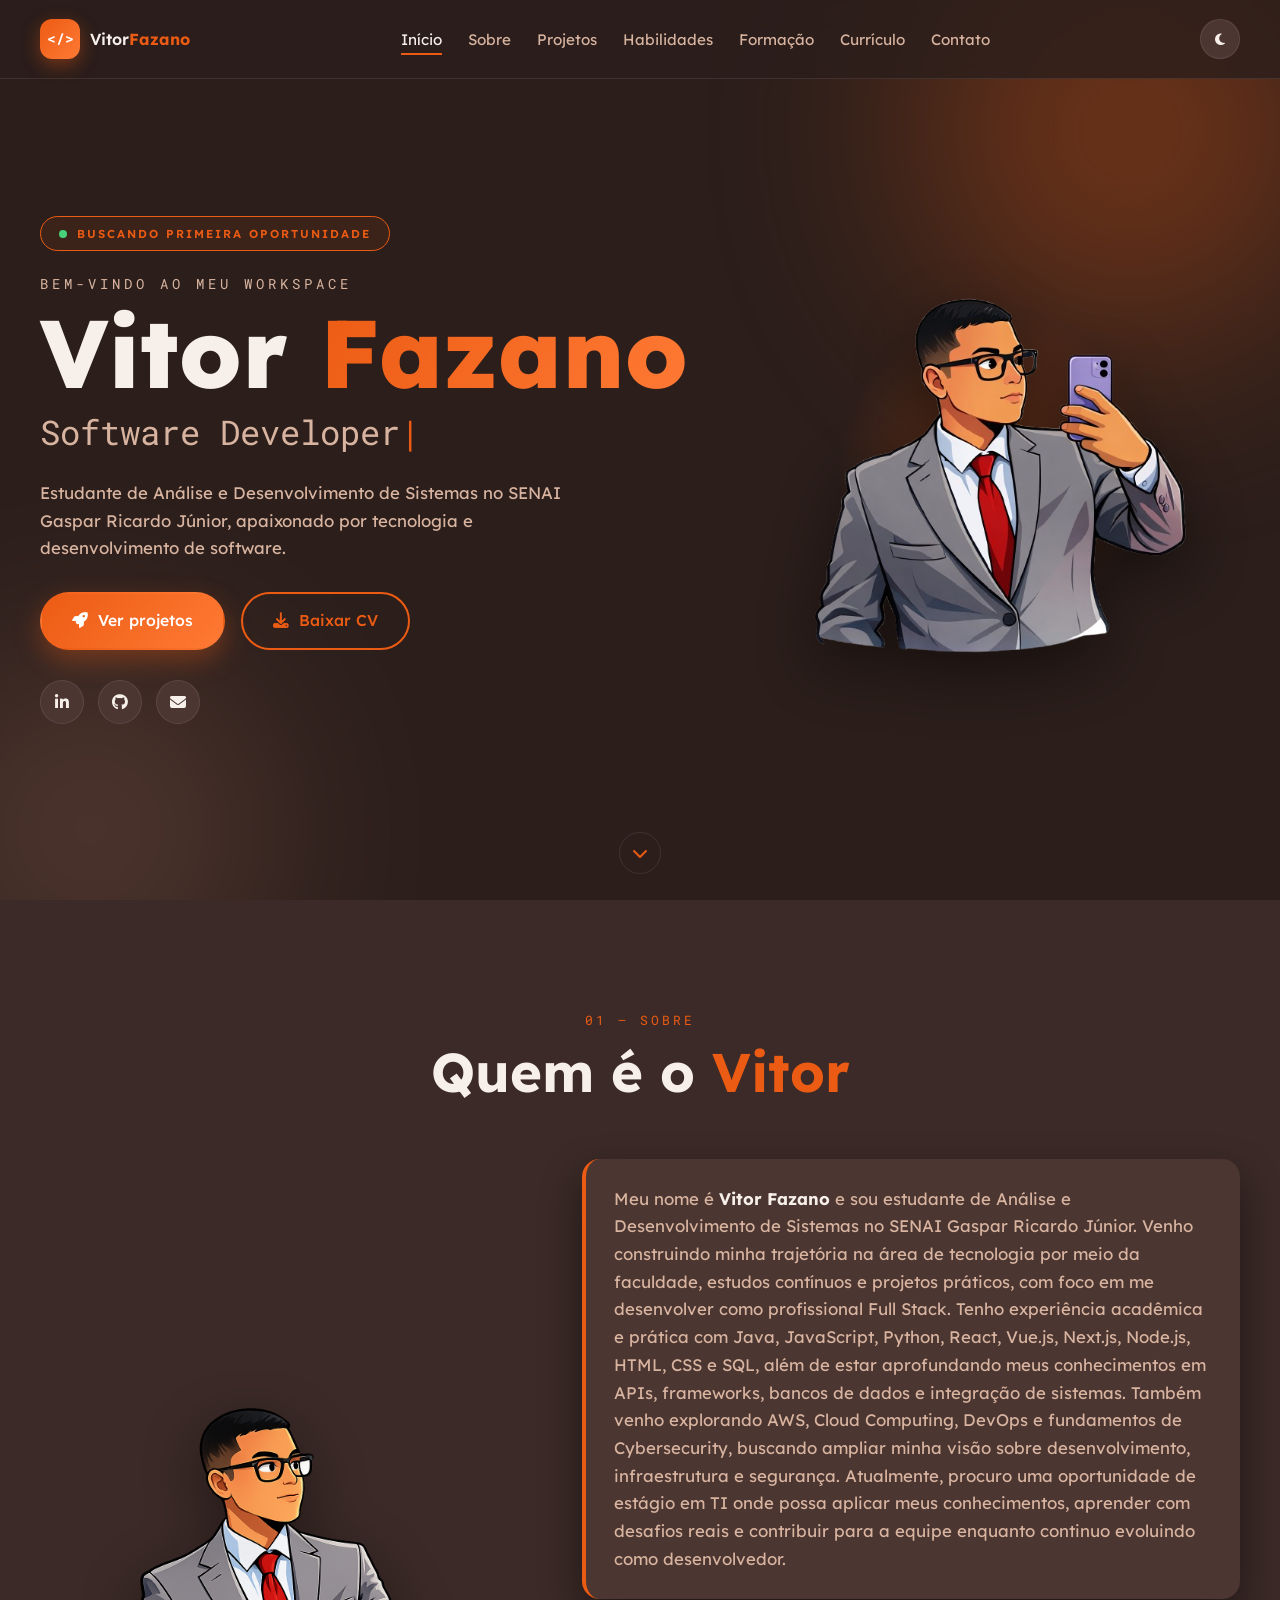
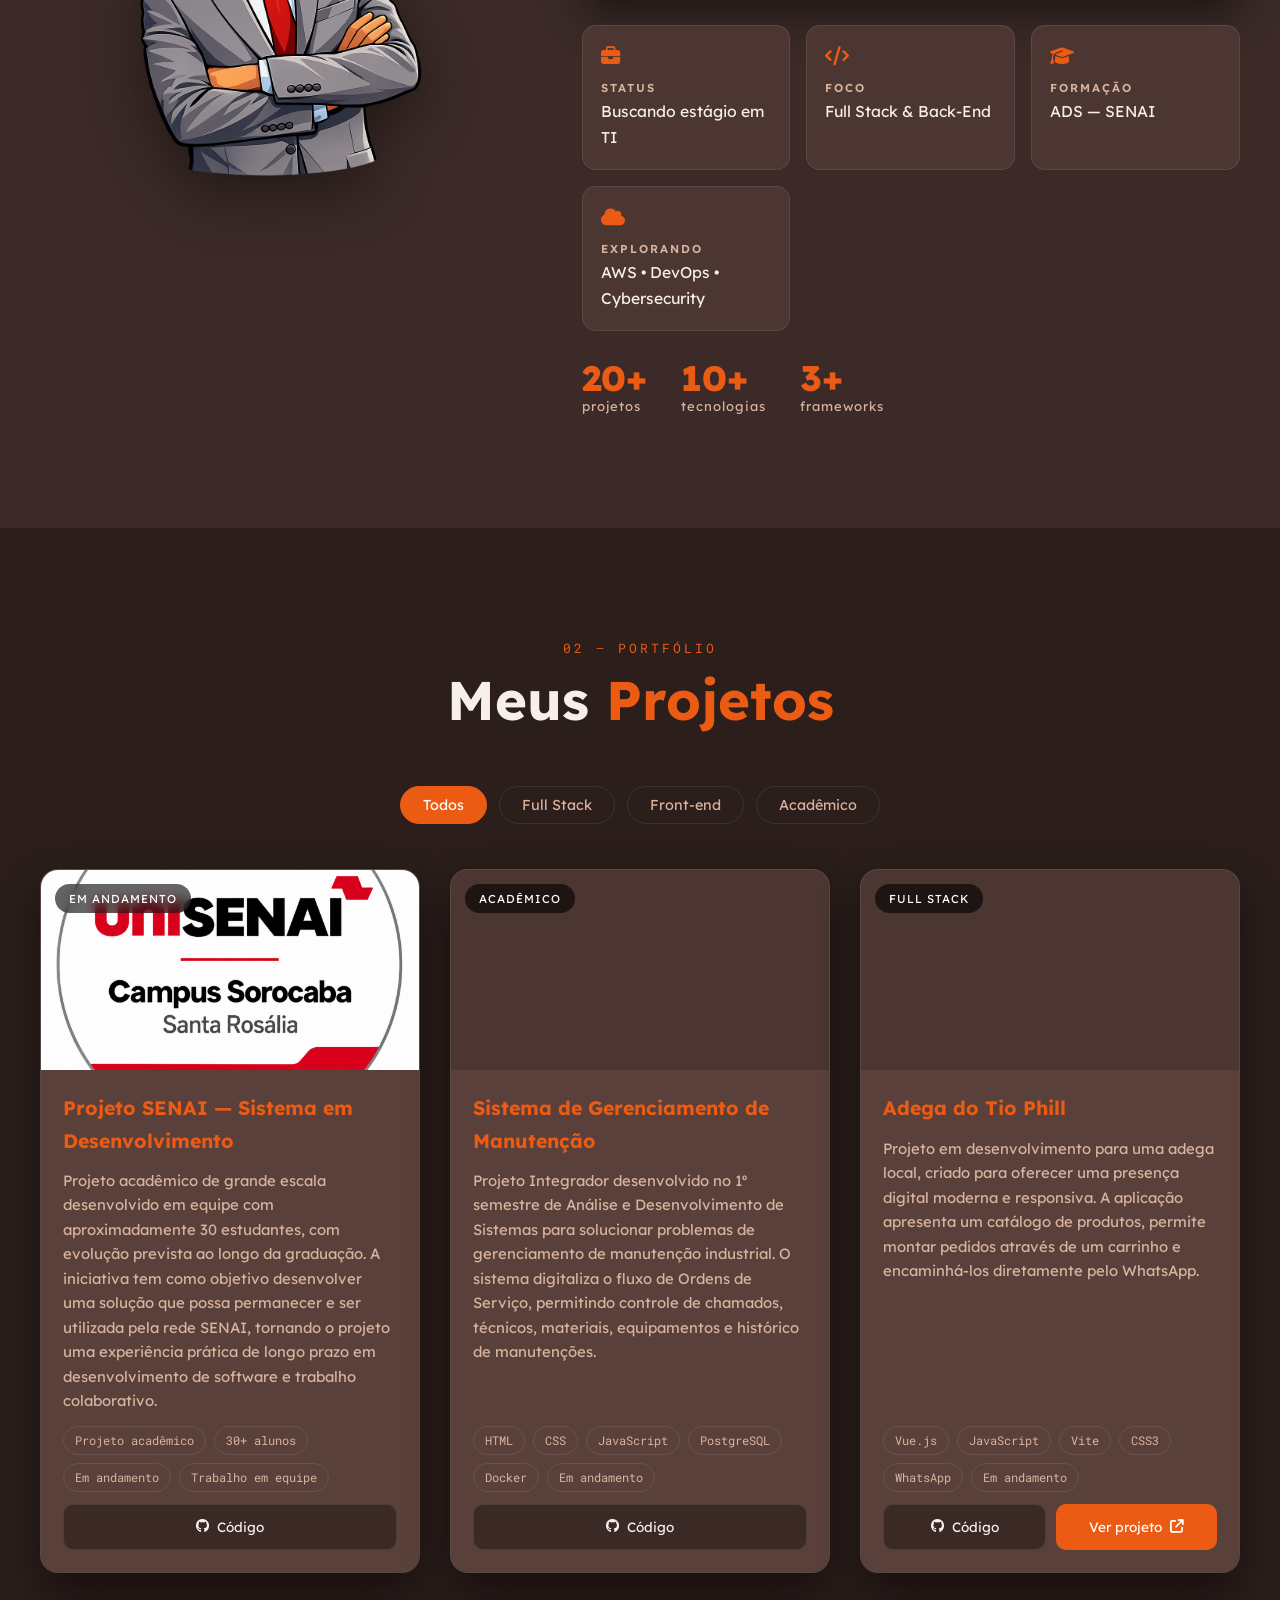
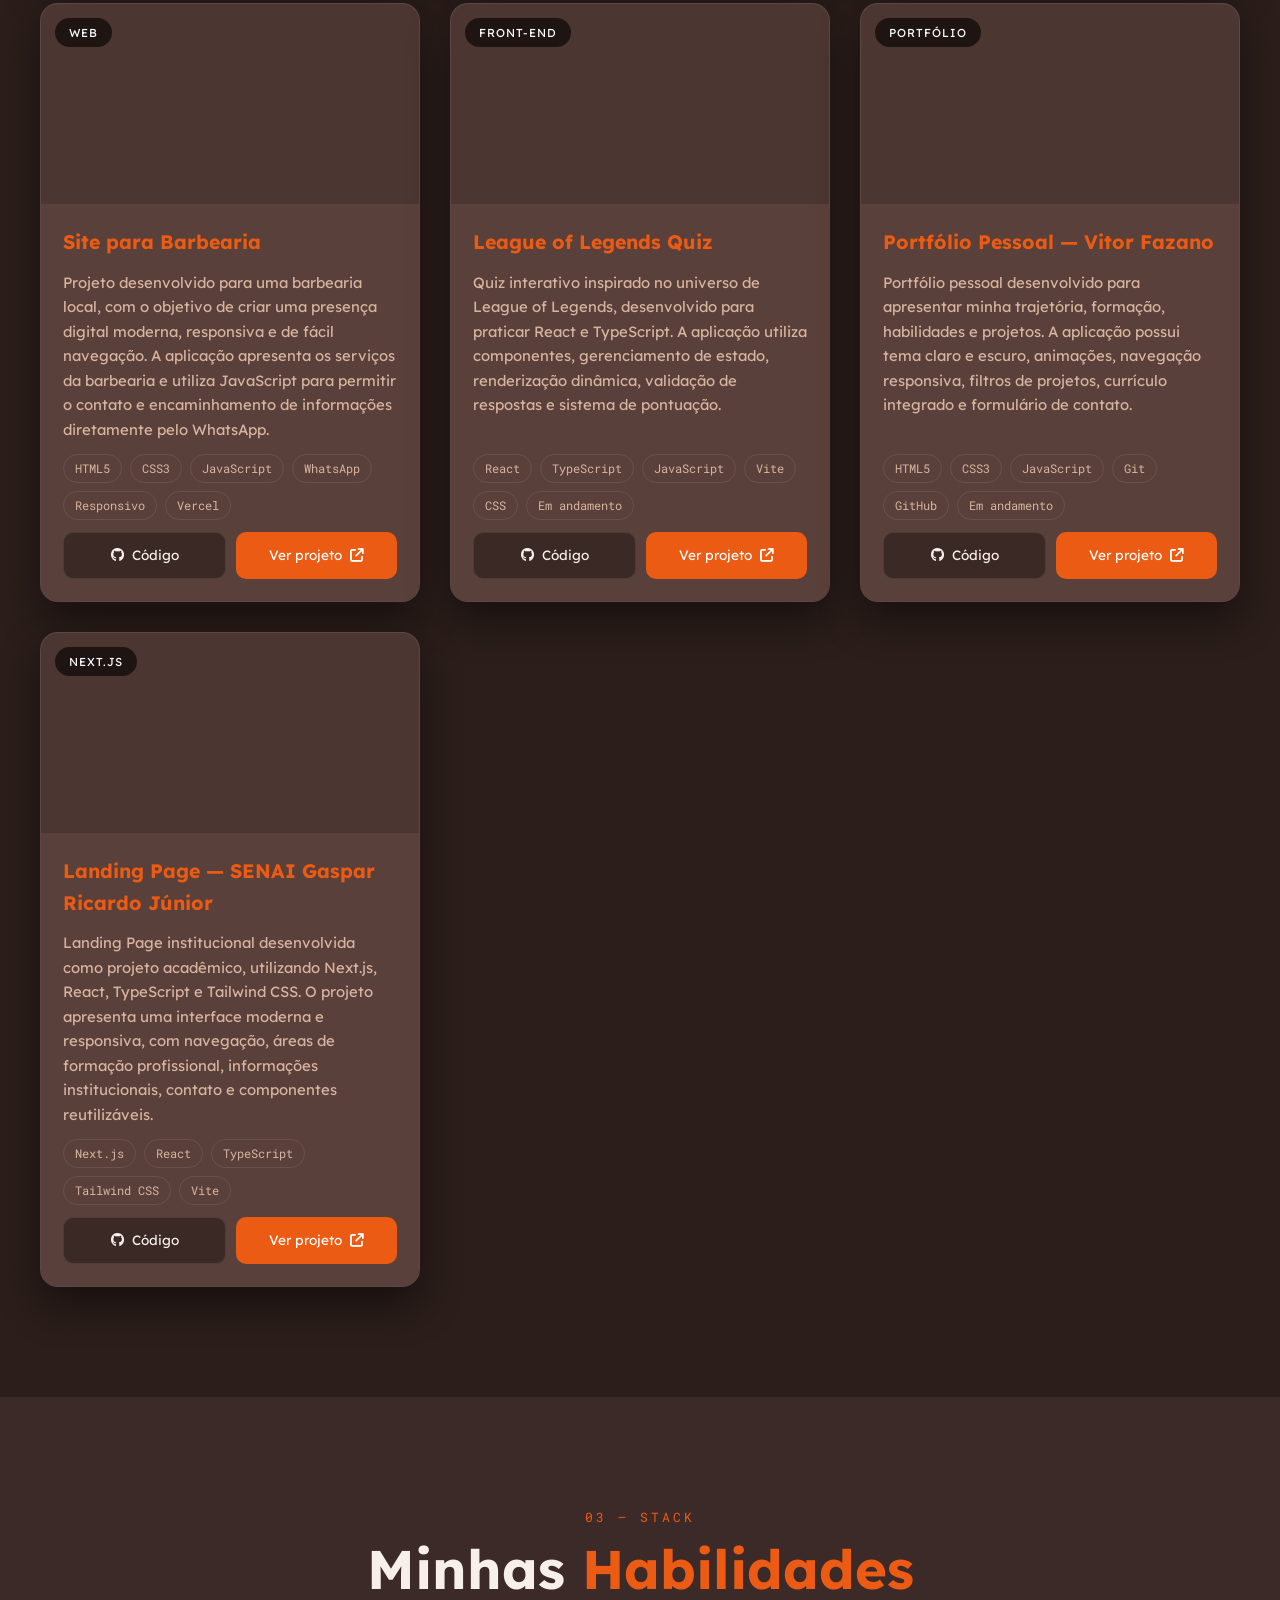
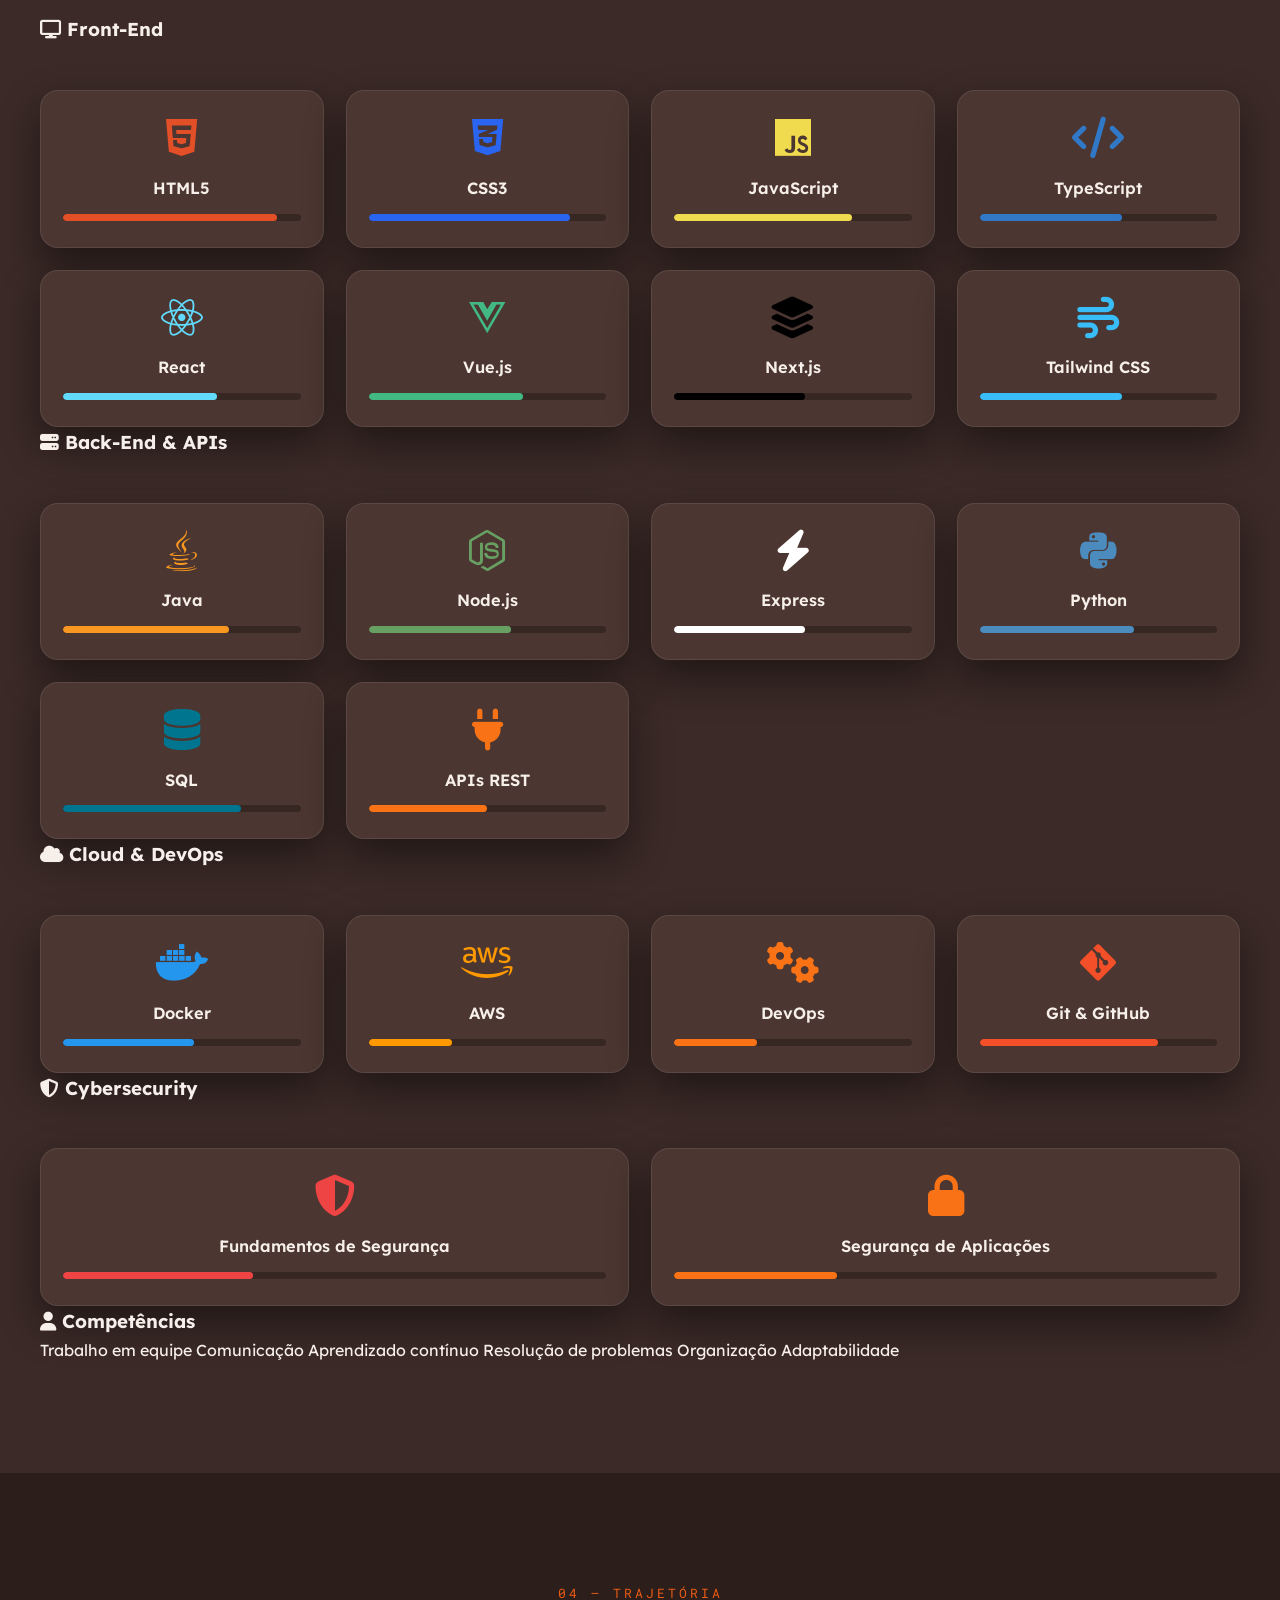
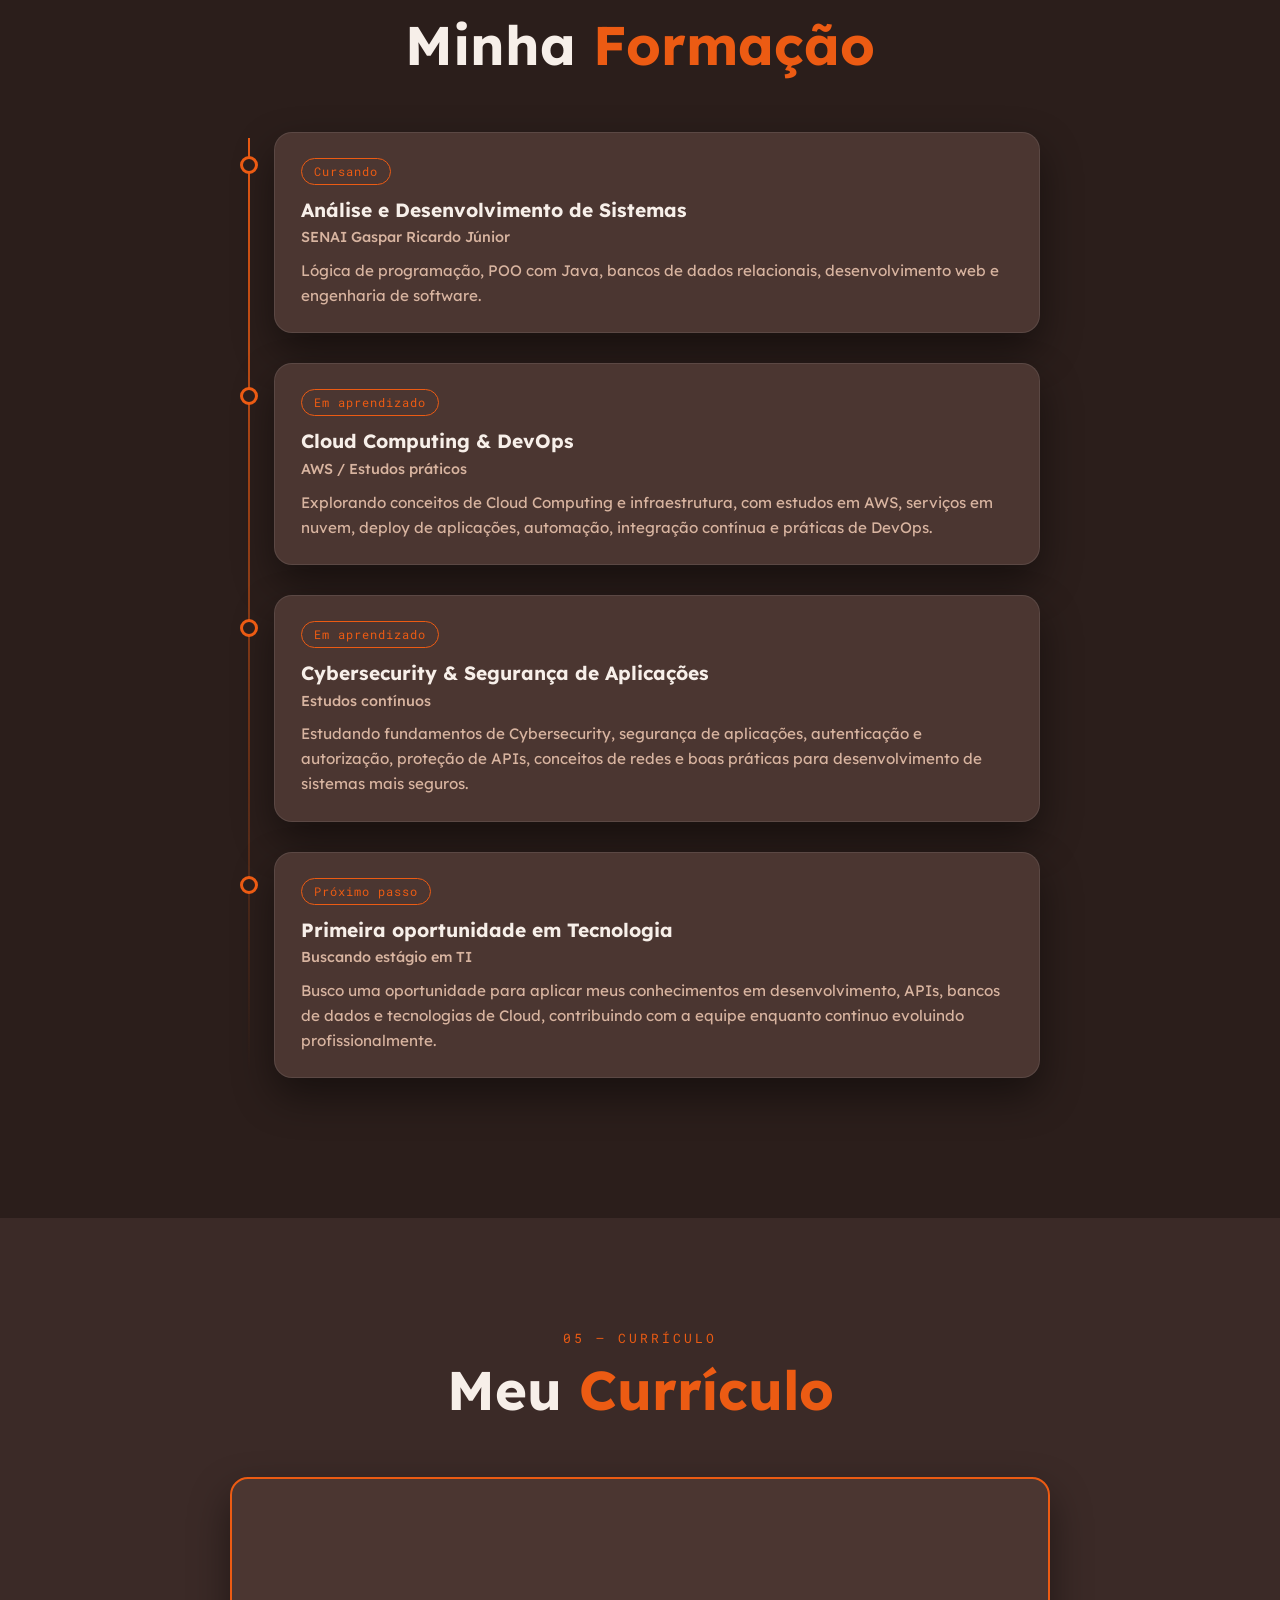
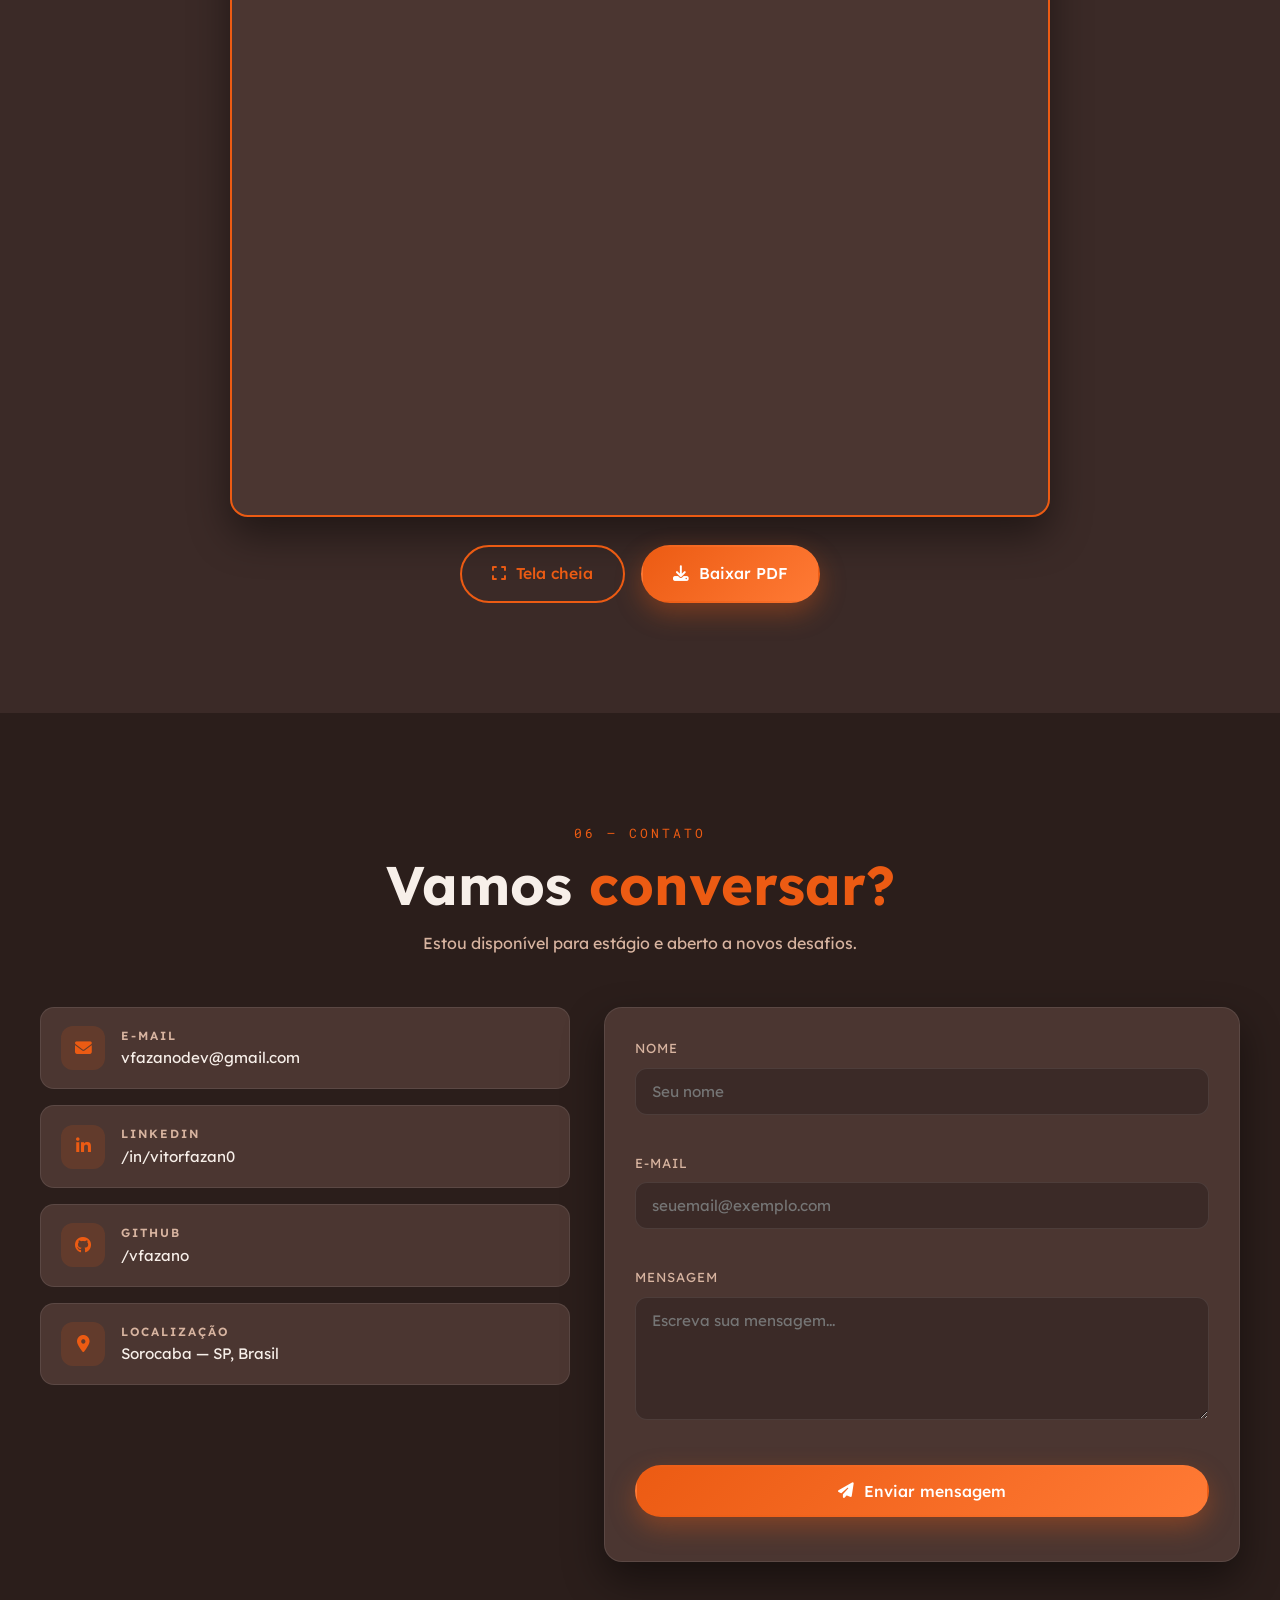
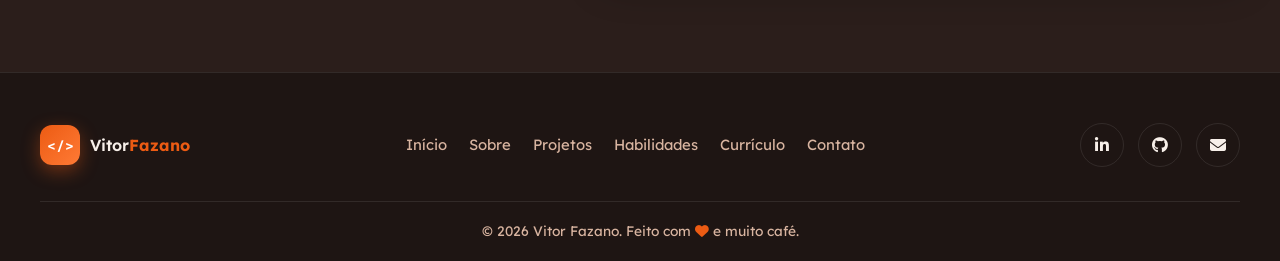
==== commit a5597739: "2.4.4 - fix: corrige caminhos das imagens" ====
--- a/index.html
+++ b/index.html
@@ -202,7 +202,7 @@
                 <div class="container-projetos" id="gridProjetos">
                     <article class="card-projeto" data-cat="web" data-reveal>
 
-                        <div class="card-img" style="background-image:url('/Portifolio-Fazano/PortifolioFazano/img/UniSenai.png')">
+                        <div class="card-img" style="background-image:url('img/UniSenai.png')">
                             <span class="card-badge">Em andamento</span>
                         </div>
 
@@ -243,7 +243,7 @@
 
                     <article class="card-projeto" data-cat="academico" data-reveal>
 
-                        <div class="card-img" style="background-image: url('/Portifolio-Fazano/PortifolioFazano/img/SGMprojeto.png')">
+                        <div class="card-img" style="background-image: url('/Portifolio-Fazano/img/SGMprojeto.png')">
                             <span class="card-badge">
                         Acadêmico
                     </span>
@@ -290,7 +290,7 @@
 
                     <article class="card-projeto" data-cat="fullstack" data-reveal>
 
-                        <div class="card-img" style="background-image: url('/Portifolio-Fazano/PortifolioFazano/img/adega\ tio.png')">
+                        <div class="card-img" style="background-image: url('/Portifolio-Fazano/img/adega\ tio.png')">
                             <span class="card-badge">
                         Full Stack
                     </span>
@@ -334,7 +334,7 @@
 
                     <article class="card-projeto" data-cat="web" data-reveal>
 
-                        <div class="card-img" style="background-image: url('/Portifolio-Fazano/PortifolioFazano/img/image.png')">
+                        <div class="card-img" style="background-image: url('/Portifolio-Fazano/img/Jovem_sorrindo_com_uniforme_SENAI-removebg-preview.png')">
 
                             <span class="card-badge">
                                  Web
@@ -389,7 +389,7 @@
 
                     <article class="card-projeto" data-cat="frontend" data-reveal>
 
-                        <div class="card-img" style="background-image: url('/Portifolio-Fazano/PortifolioFazano/img/Quiz\ legue.png')">
+                        <div class="card-img" style="background-image: url('/Portifolio-Fazano/img/Quiz\ legue.png')">
                             <span class="card-badge">
                         Front-end
                     </span>
@@ -439,7 +439,7 @@
 
                     <article class="card-projeto" data-cat="frontend" data-reveal>
 
-                        <div class="card-img" style="background-image: url('/Portifolio-Fazano/PortifolioFazano/img/portifolioimg.png')">
+                        <div class="card-img" style="background-image: url('/Portifolio-Fazano/img/portifolioimg.png')">
                             <span class="card-badge">
                         Portfólio
                     </span>
@@ -487,7 +487,7 @@
 
                     <article class="card-projeto" data-cat="framework" data-reveal>
 
-                        <div class="card-img" style="background-image: url('/Portifolio-Fazano/PortifolioFazano/img/senai\ lage\ page\ projeto.png')">
+                        <div class="card-img" style="background-image: url('/Portifolio-Fazano/img/senai\ lage\ page\ projeto.png')">
                             <span class="card-badge">
             Next.js
         </span>
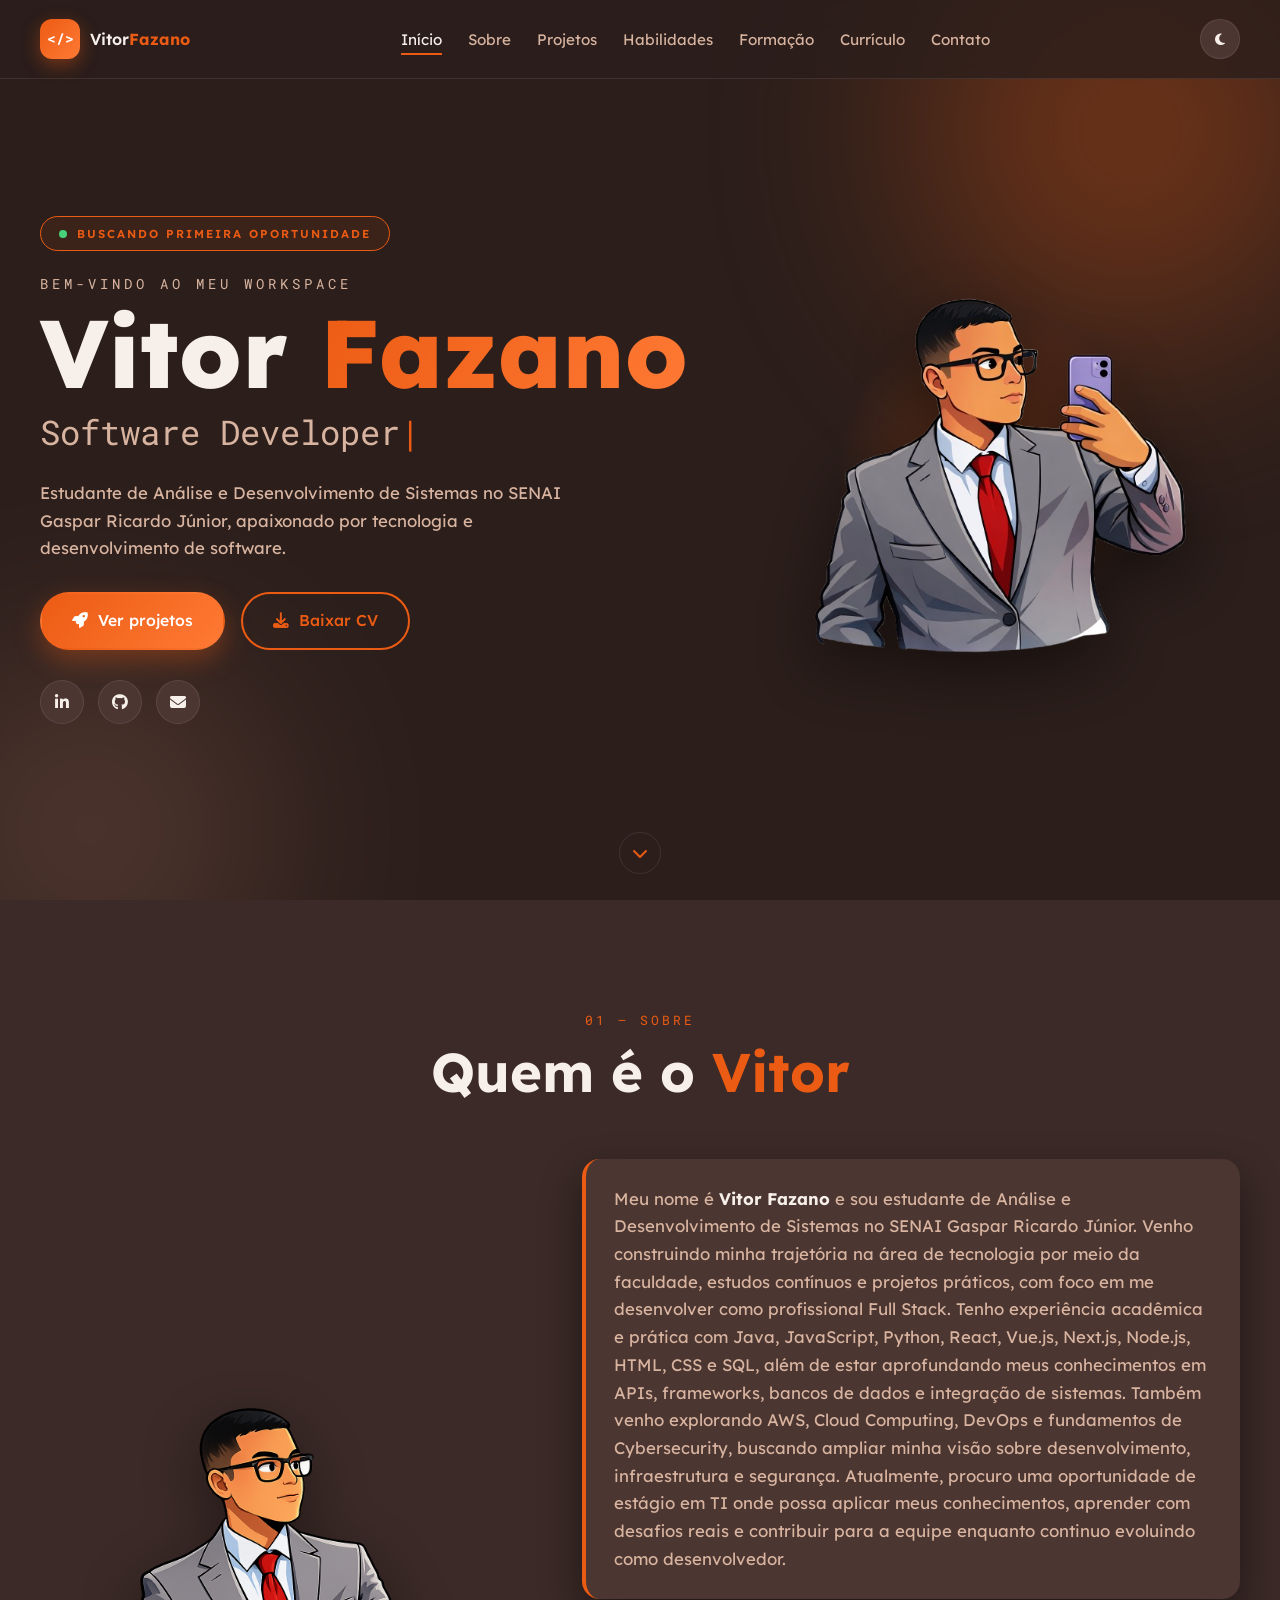
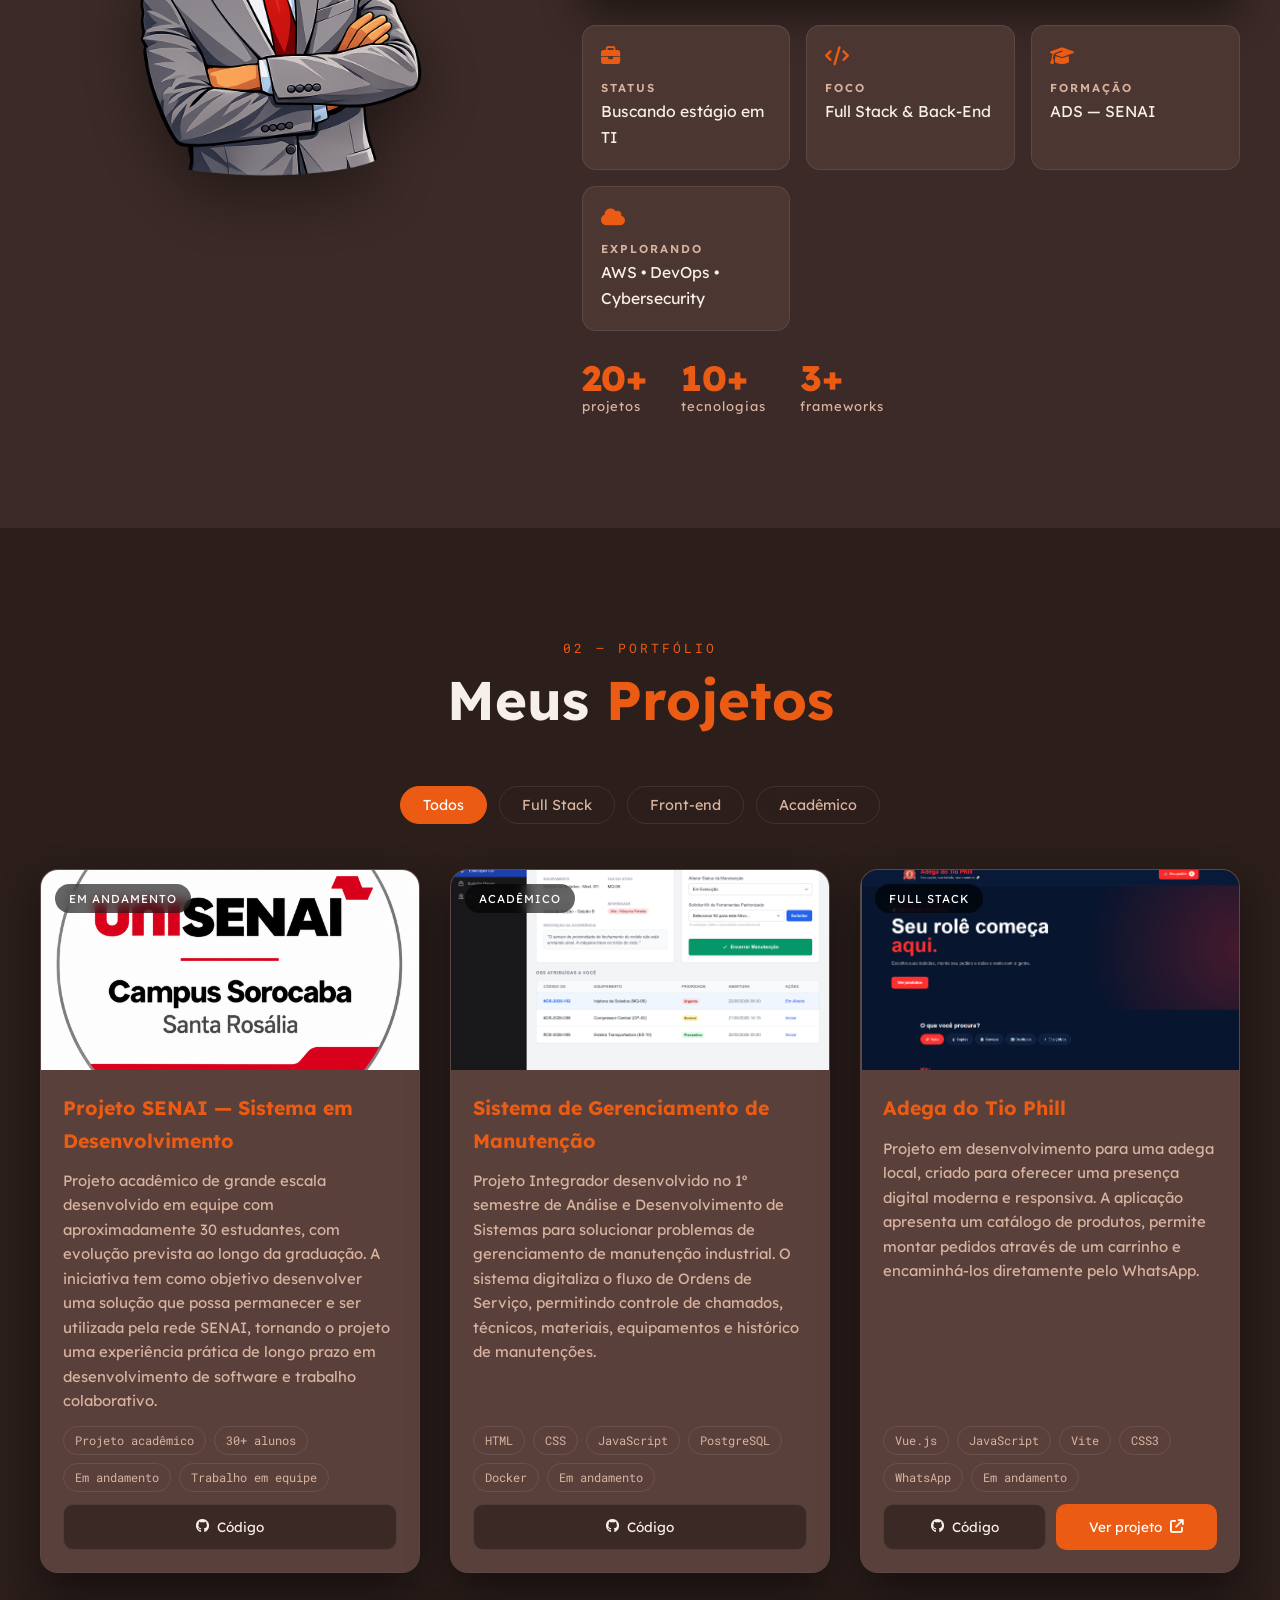
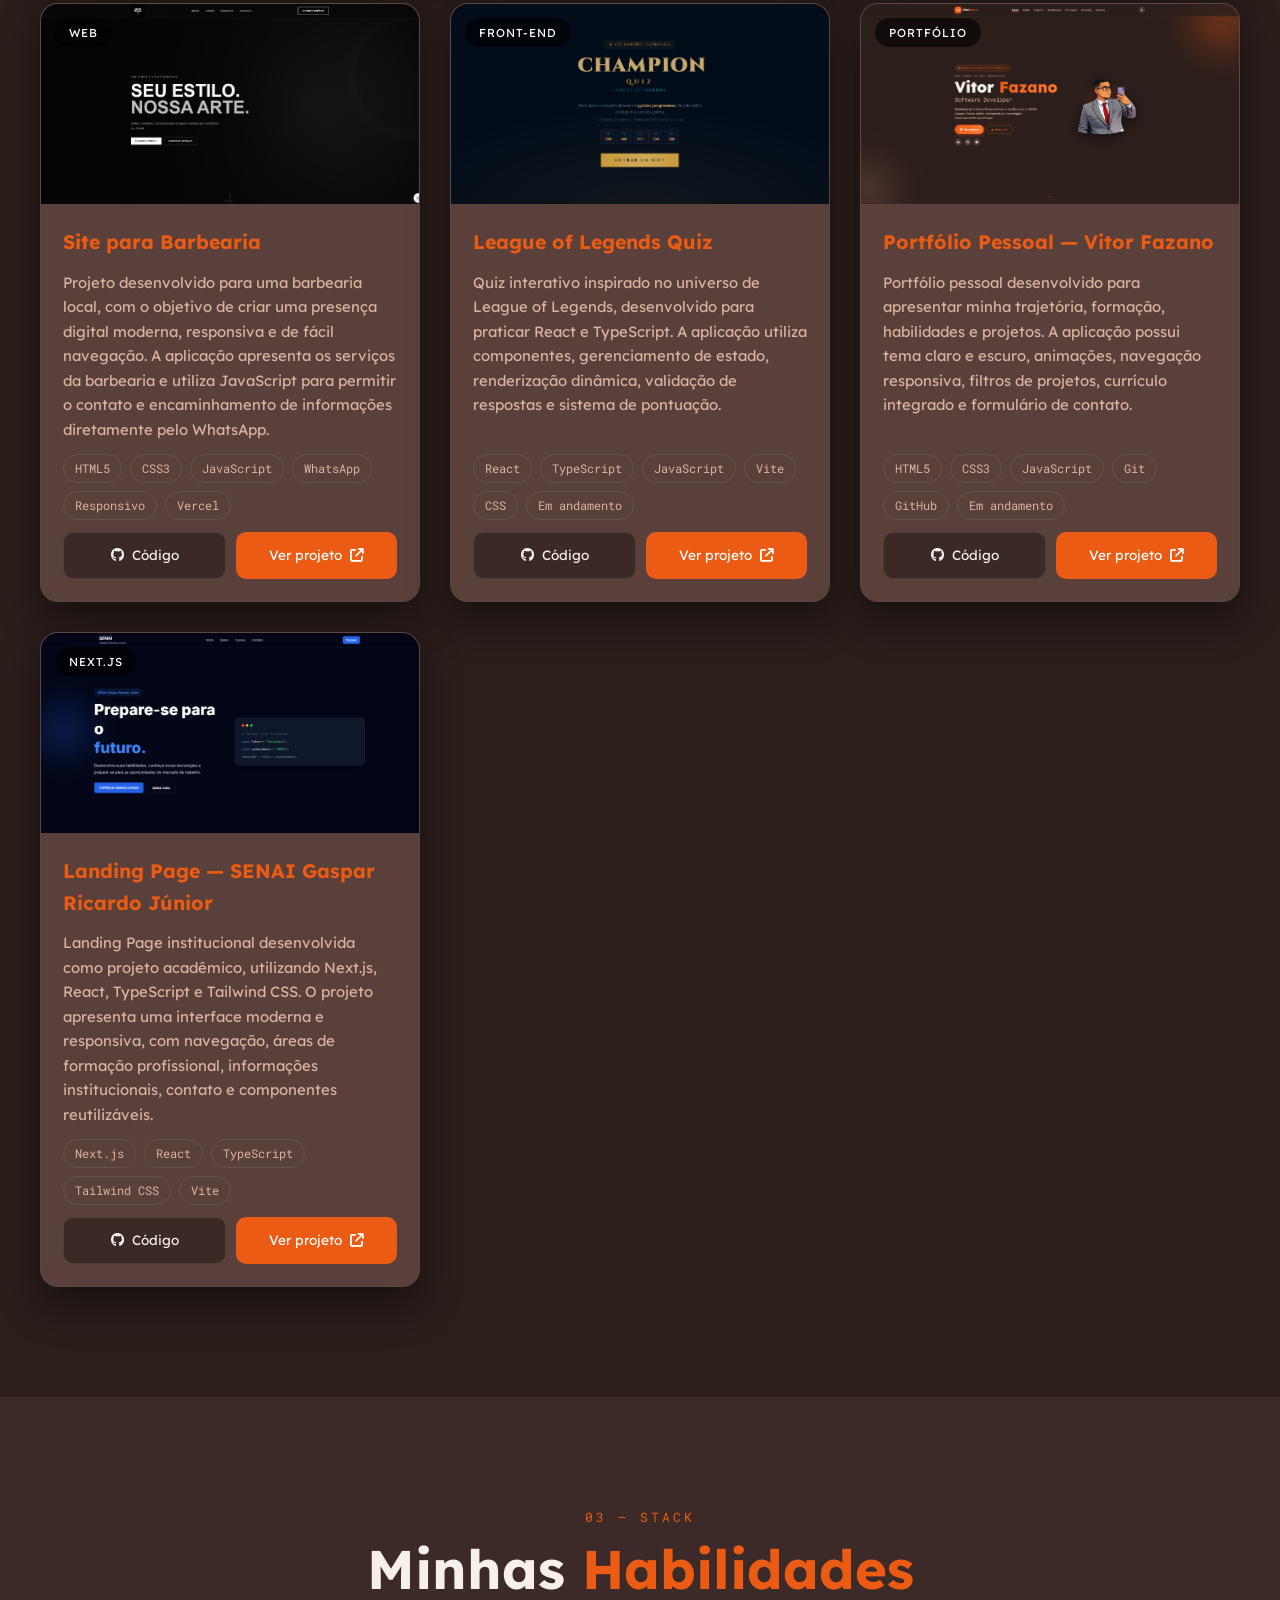
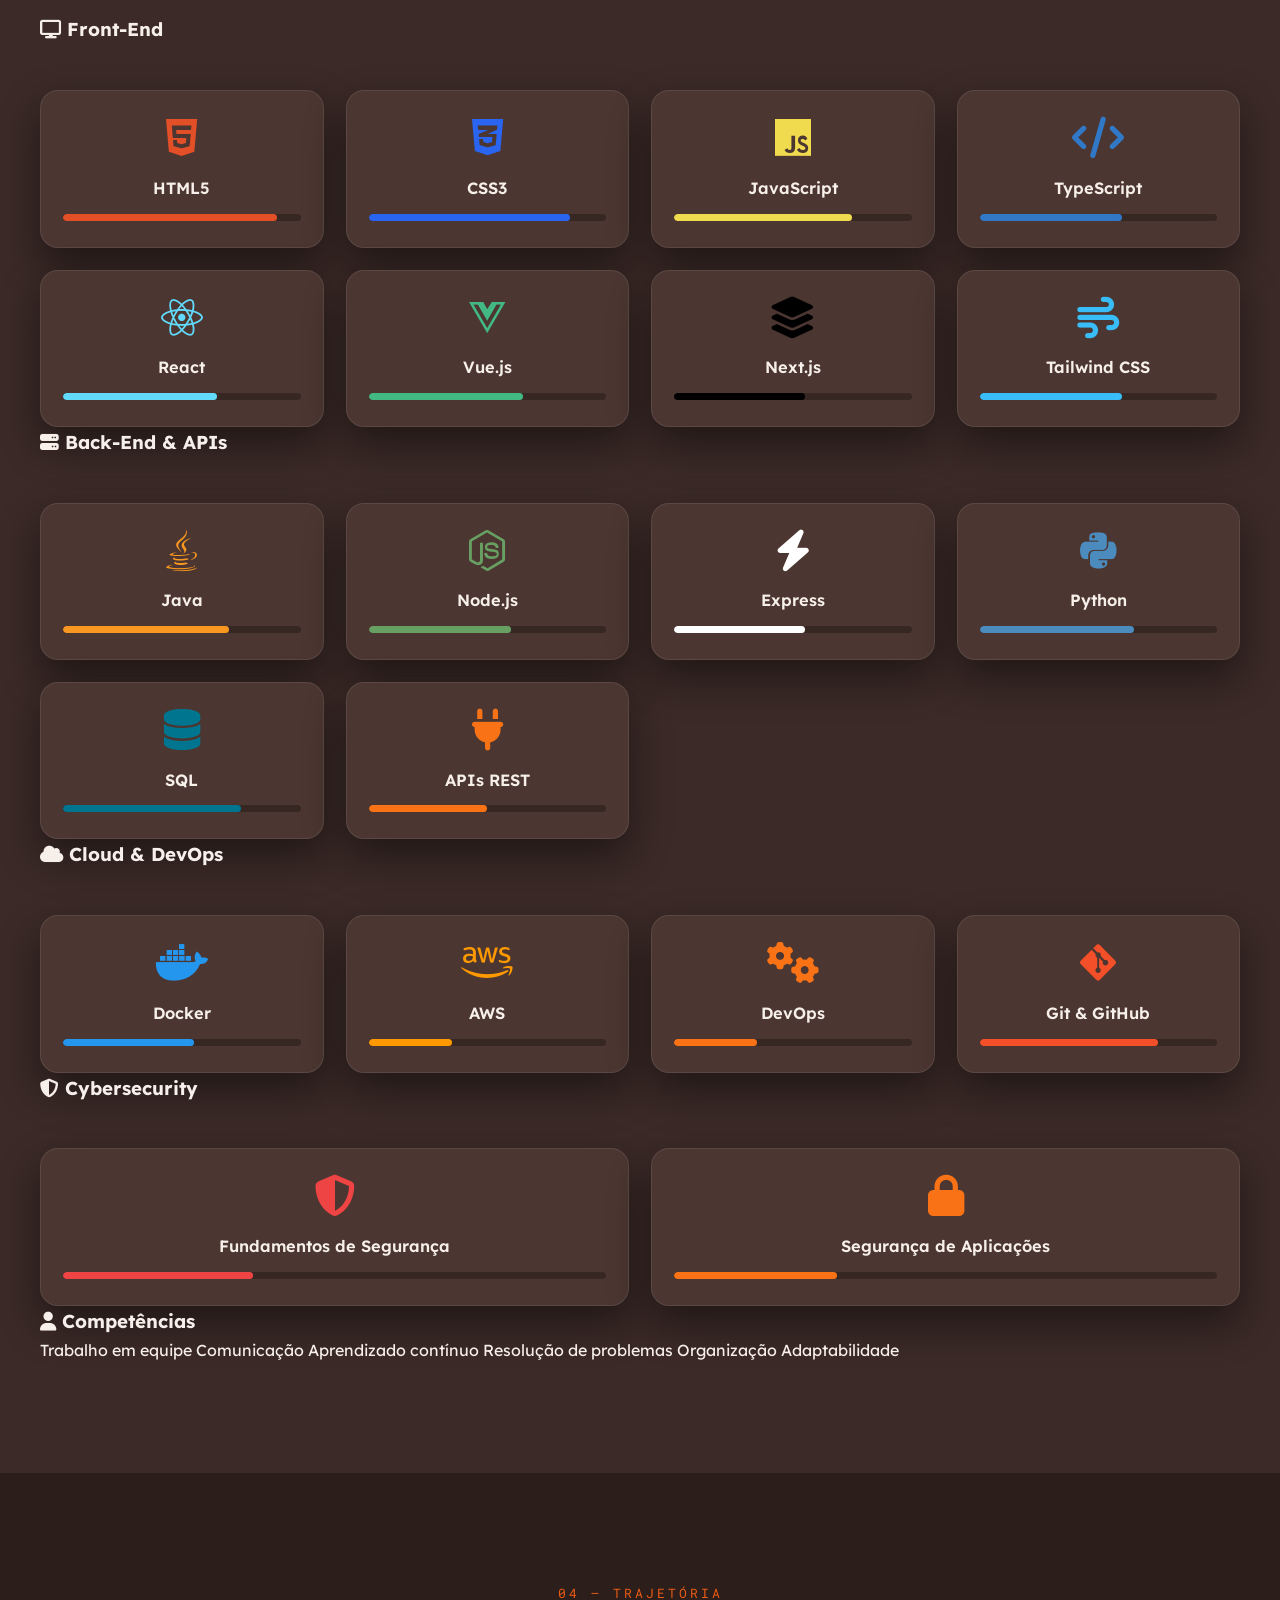
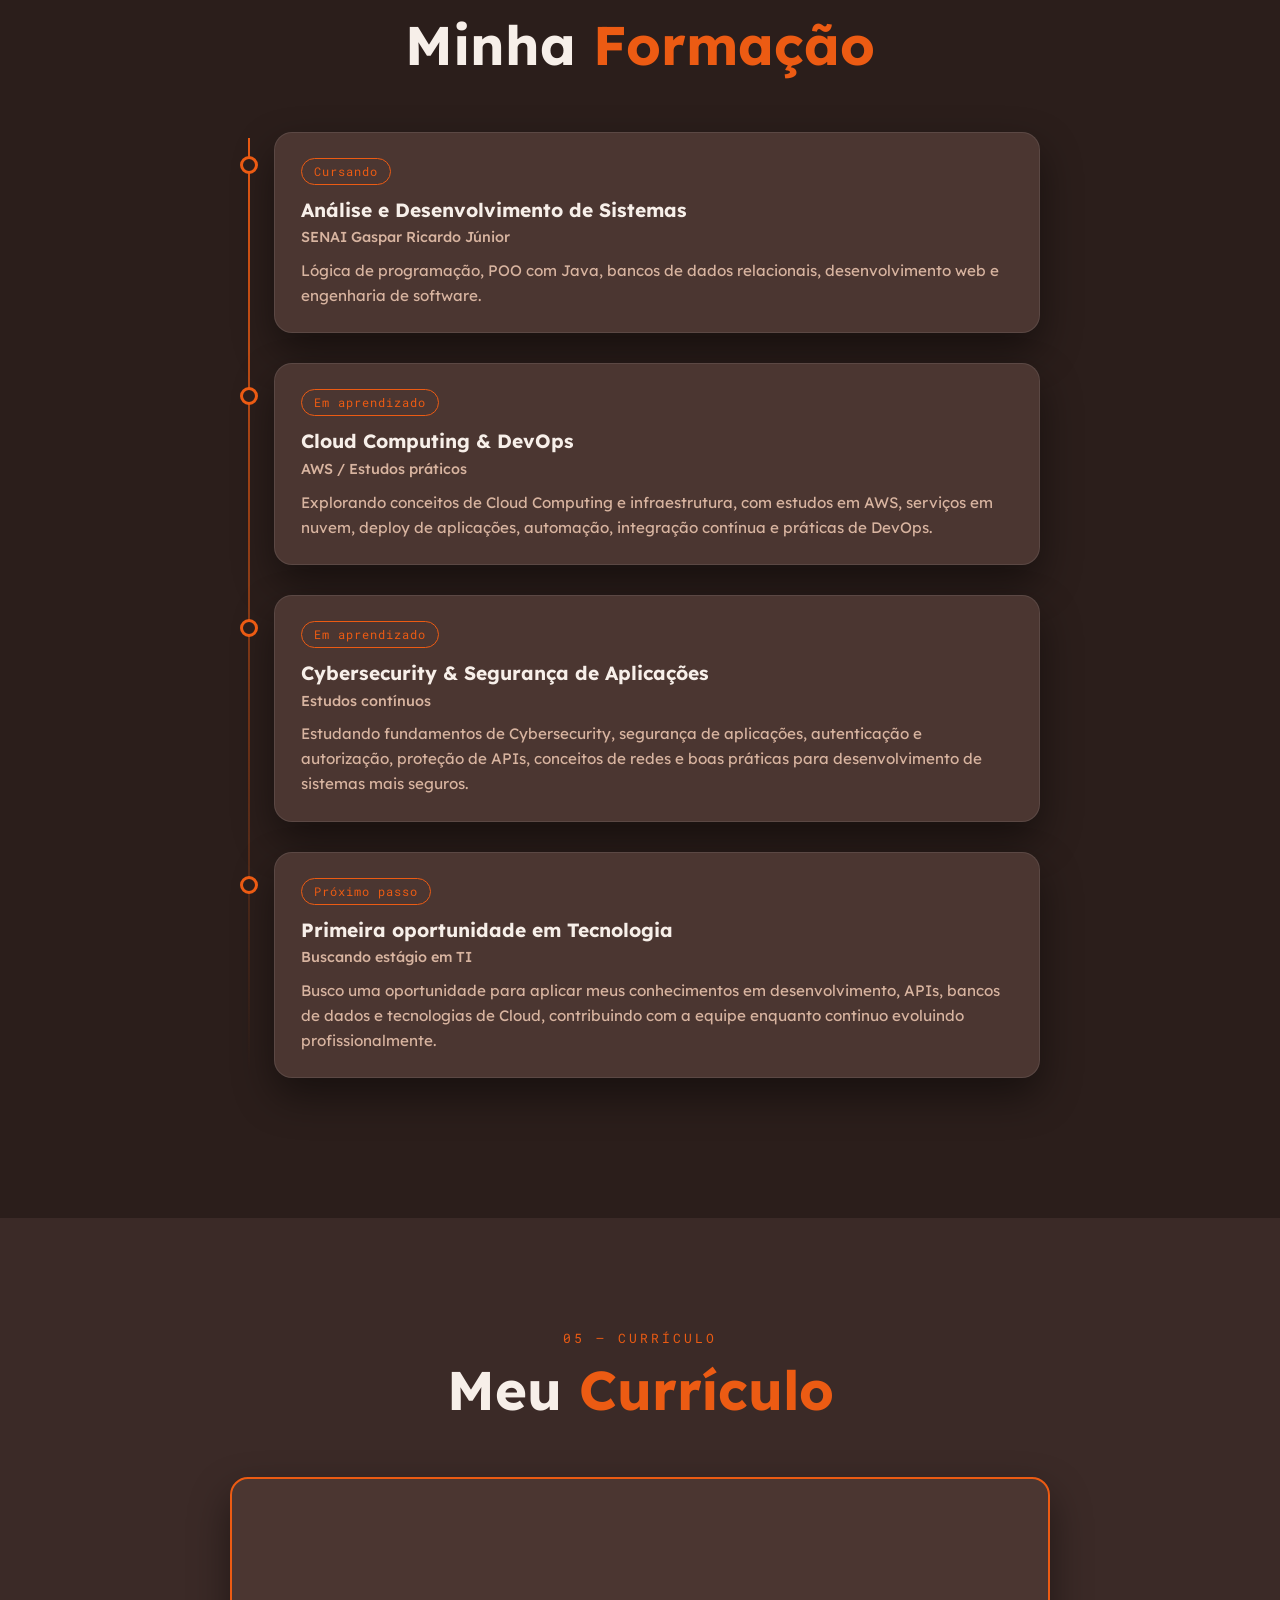
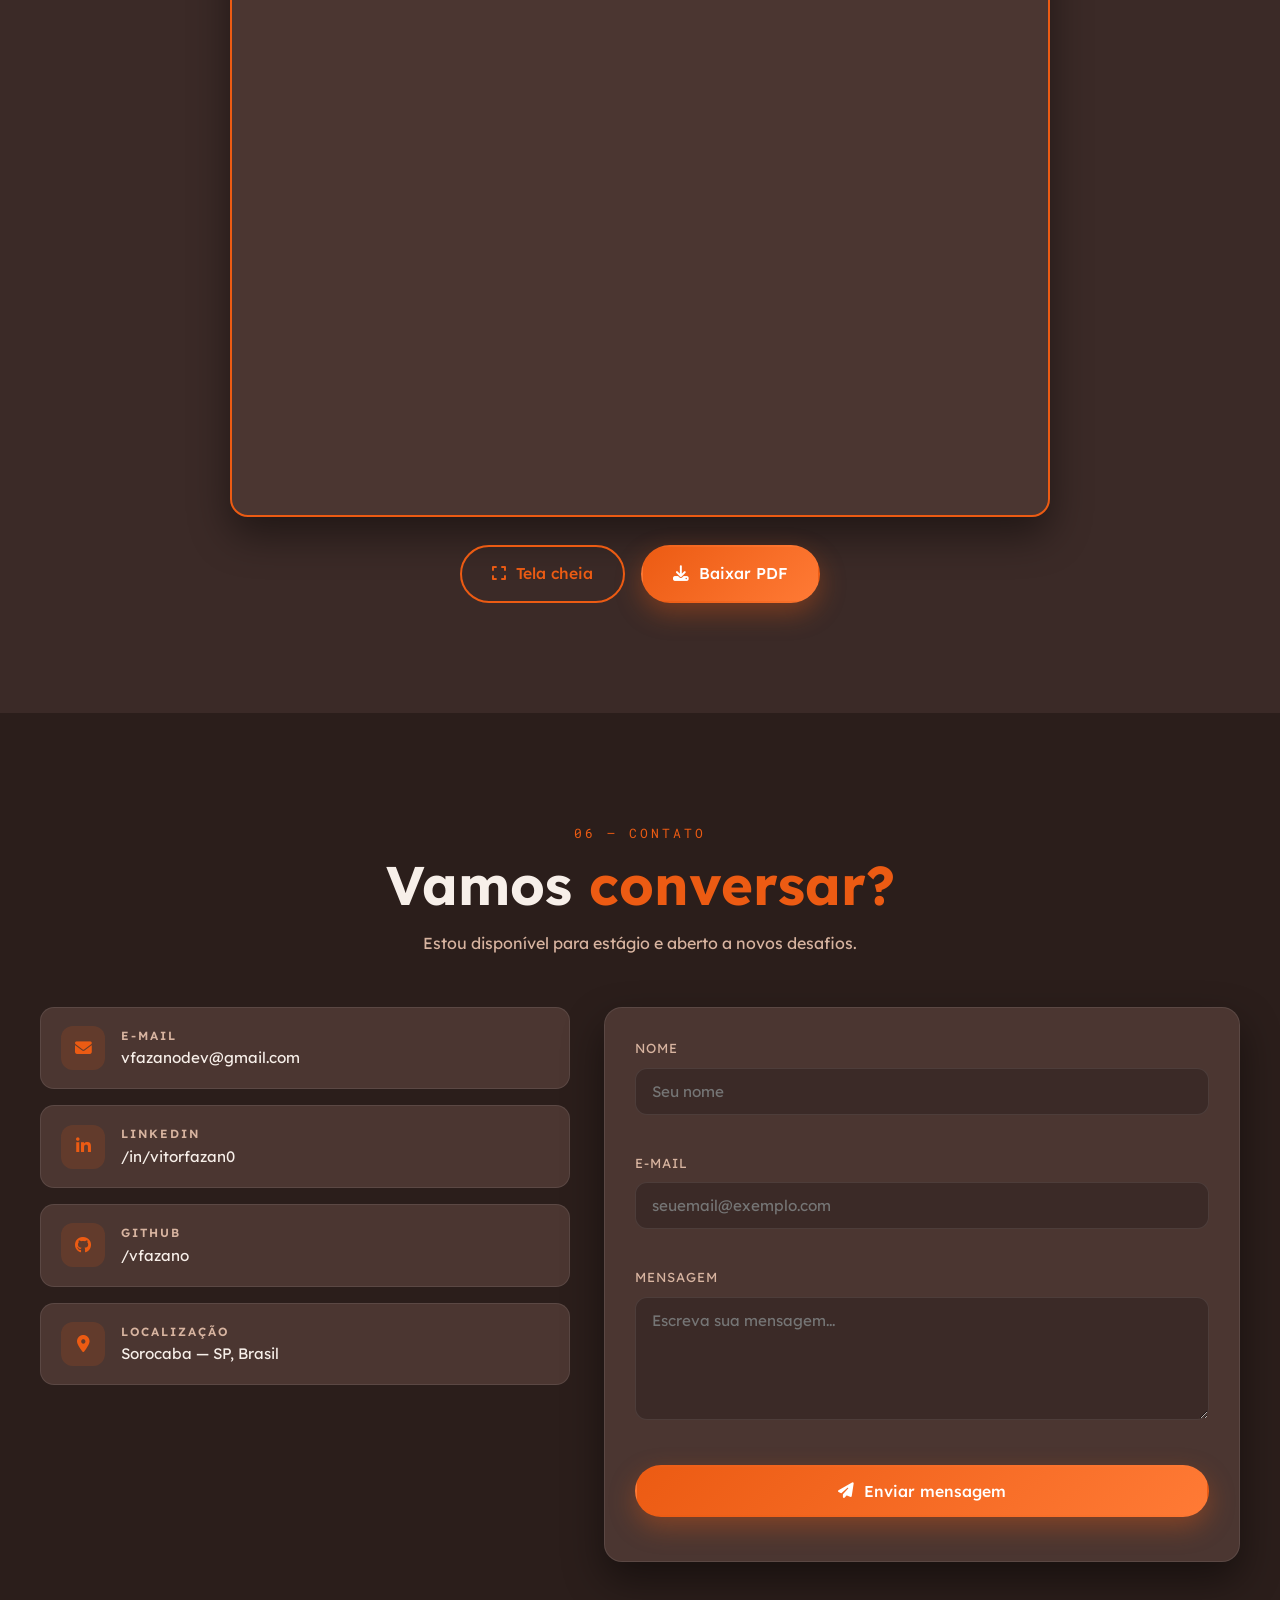
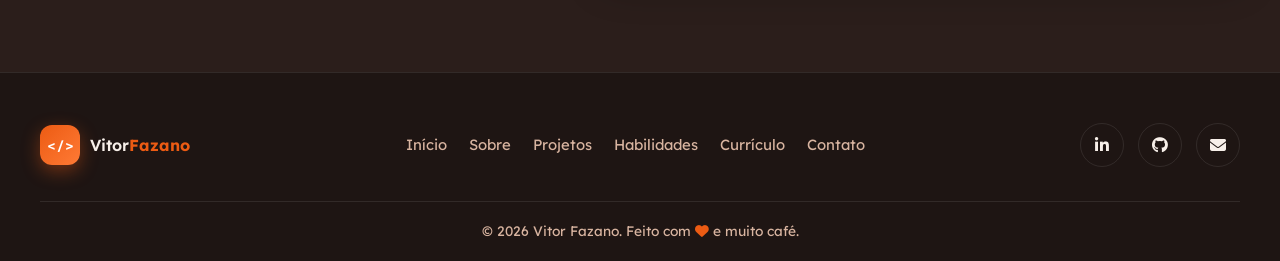
==== commit b6185910: "2.4.5 - fix: corrige caminhos das imagens" ====
--- a/index.html
+++ b/index.html
@@ -243,7 +243,7 @@
 
                     <article class="card-projeto" data-cat="academico" data-reveal>
 
-                        <div class="card-img" style="background-image: url('/Portifolio-Fazano/img/SGMprojeto.png')">
+                        <div class="card-img" style="background-image: url('/img/SGMprojeto.png')">
                             <span class="card-badge">
                         Acadêmico
                     </span>
@@ -290,7 +290,7 @@
 
                     <article class="card-projeto" data-cat="fullstack" data-reveal>
 
-                        <div class="card-img" style="background-image: url('/Portifolio-Fazano/img/adega\ tio.png')">
+                        <div class="card-img" style="background-image: url('/img/adega\ tio.png')">
                             <span class="card-badge">
                         Full Stack
                     </span>
@@ -334,7 +334,7 @@
 
                     <article class="card-projeto" data-cat="web" data-reveal>
 
-                        <div class="card-img" style="background-image: url('/Portifolio-Fazano/img/Jovem_sorrindo_com_uniforme_SENAI-removebg-preview.png')">
+                        <div class="card-img" style="background-image: url('/img/image.png')">
 
                             <span class="card-badge">
                                  Web
@@ -389,7 +389,7 @@
 
                     <article class="card-projeto" data-cat="frontend" data-reveal>
 
-                        <div class="card-img" style="background-image: url('/Portifolio-Fazano/img/Quiz\ legue.png')">
+                        <div class="card-img" style="background-image: url('/img/Quiz\ legue.png')">
                             <span class="card-badge">
                         Front-end
                     </span>
@@ -439,7 +439,7 @@
 
                     <article class="card-projeto" data-cat="frontend" data-reveal>
 
-                        <div class="card-img" style="background-image: url('/Portifolio-Fazano/img/portifolioimg.png')">
+                        <div class="card-img" style="background-image: url('/img/portifolioimg.png')">
                             <span class="card-badge">
                         Portfólio
                     </span>
@@ -487,7 +487,7 @@
 
                     <article class="card-projeto" data-cat="framework" data-reveal>
 
-                        <div class="card-img" style="background-image: url('/Portifolio-Fazano/img/senai\ lage\ page\ projeto.png')">
+                        <div class="card-img" style="background-image: url('/img/senai\ lage\ page\ projeto.png')">
                             <span class="card-badge">
             Next.js
         </span>
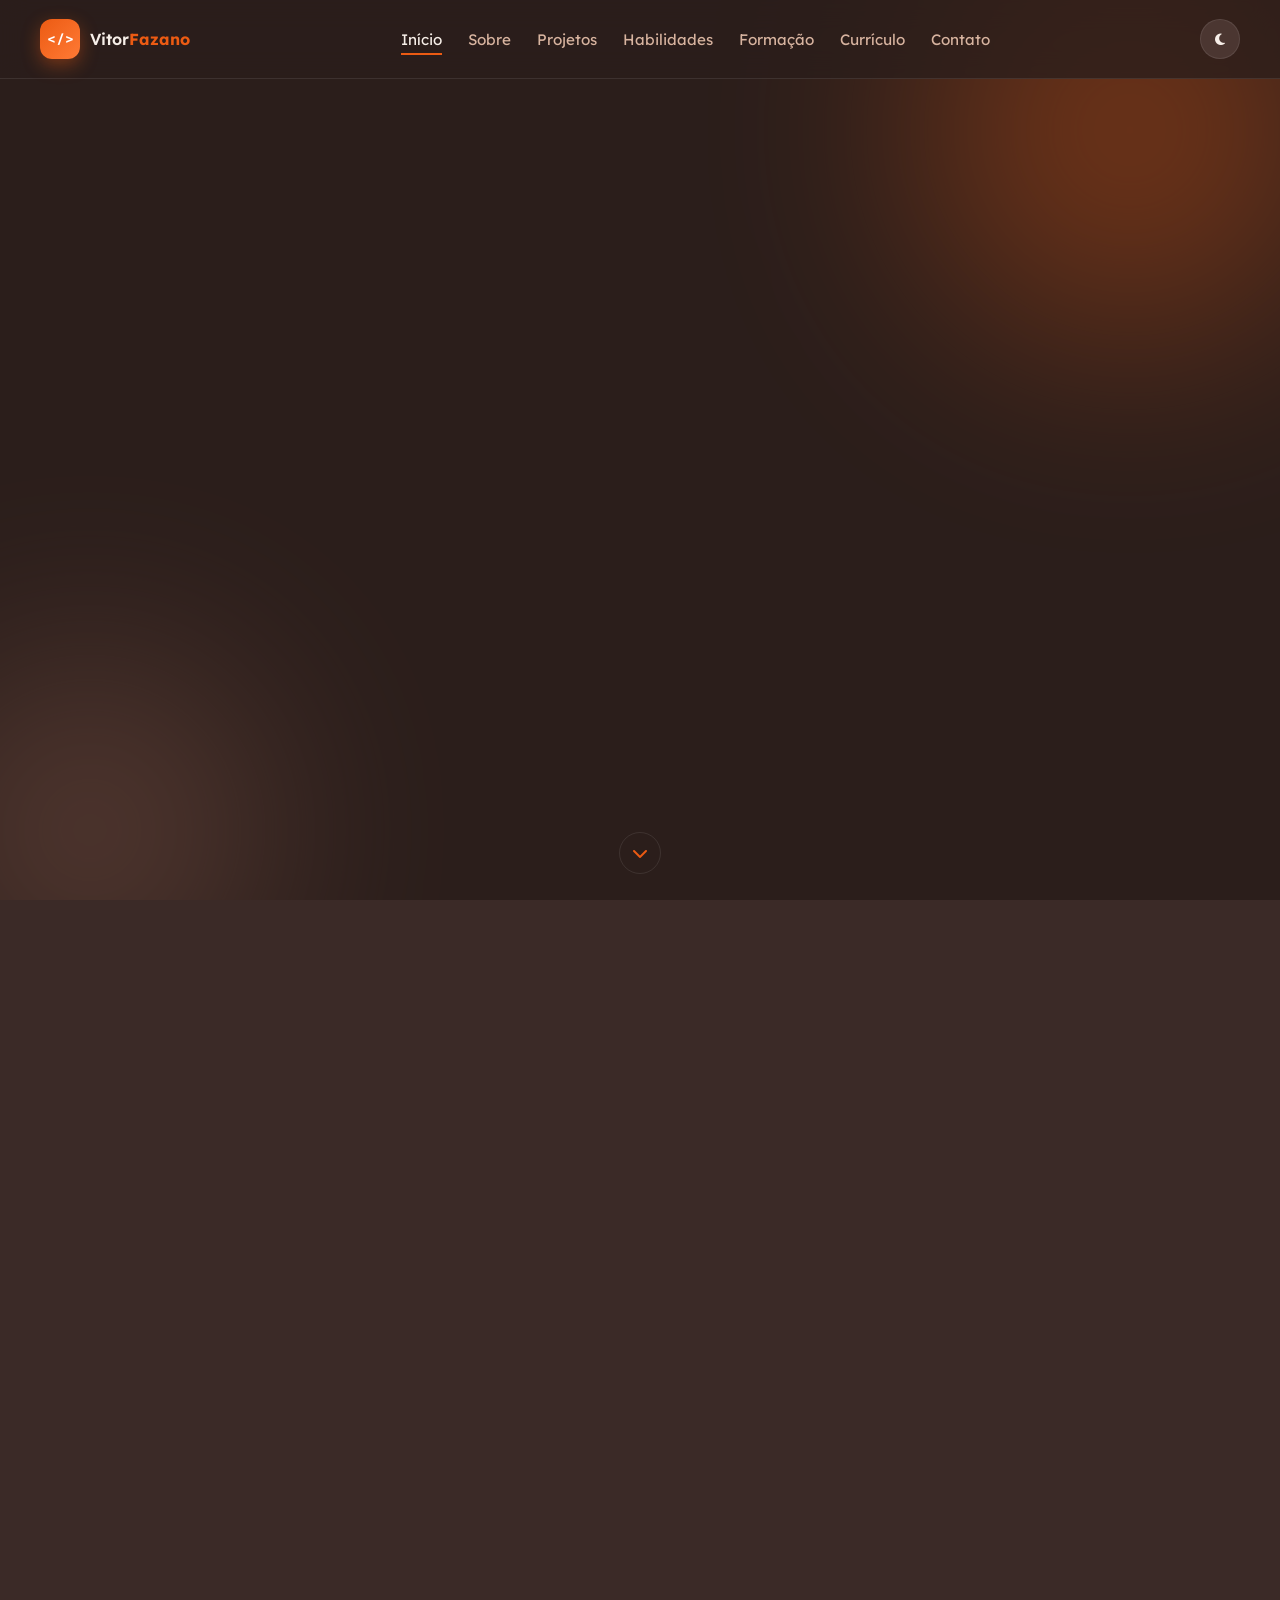
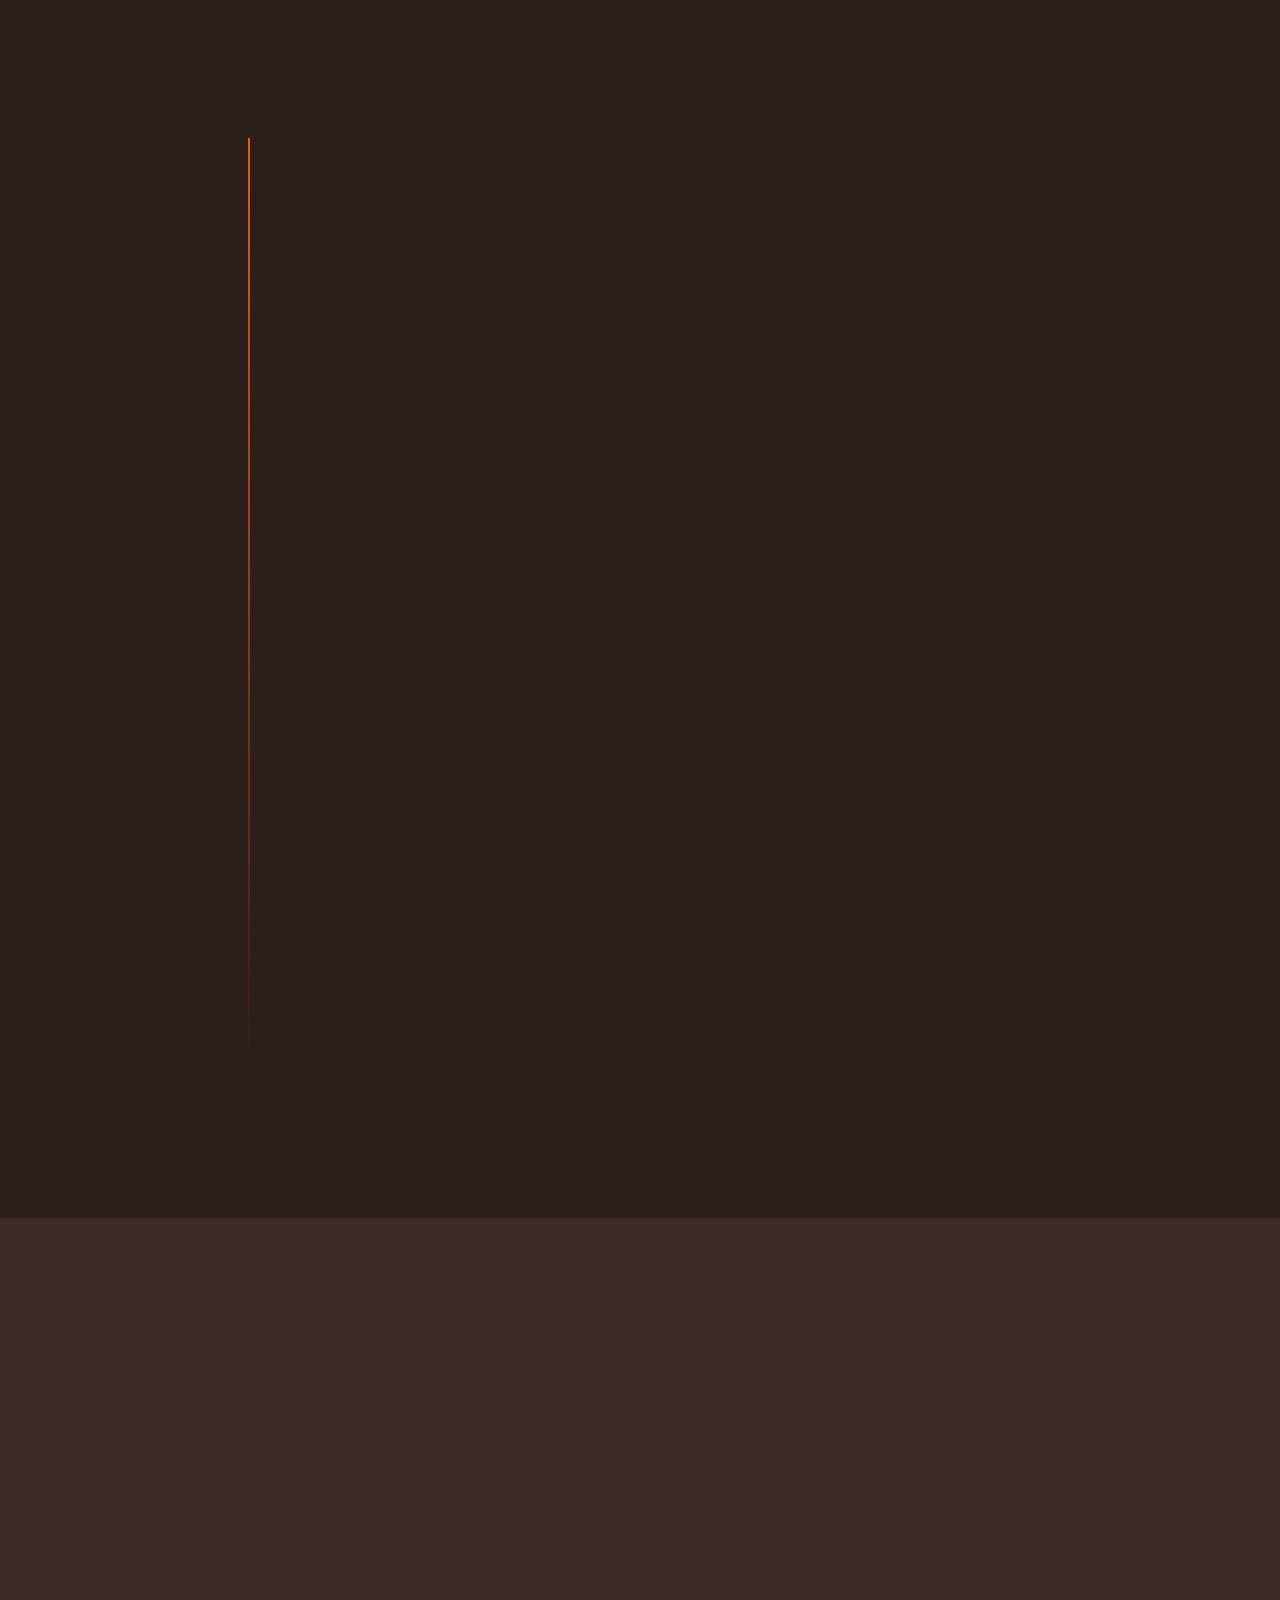
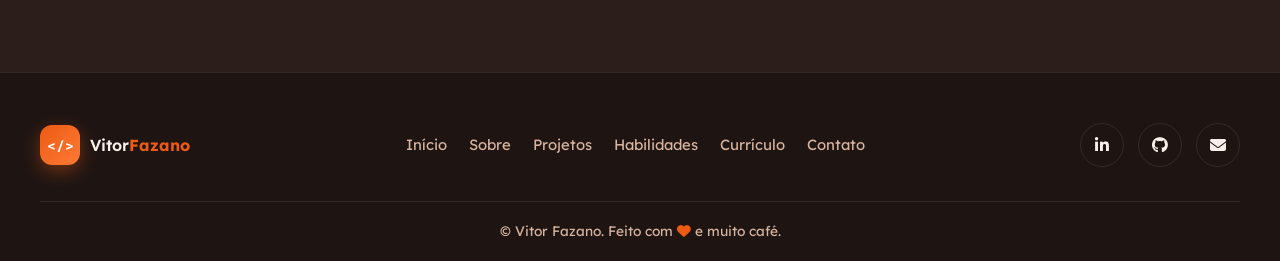
==== commit 98f54a8d: "." ====
--- a/index.html
+++ b/index.html
@@ -116,7 +116,7 @@
                         <p class="descricao">
                             Meu nome é <strong>Vitor Fazano</strong> e sou estudante de Análise e Desenvolvimento de Sistemas no SENAI Gaspar Ricardo Júnior. Venho construindo minha trajetória na área de tecnologia por meio da faculdade, estudos contínuos
                             e projetos práticos, com foco em me desenvolver como profissional Full Stack. Tenho experiência acadêmica e prática com Java, JavaScript, Python, React, Vue.js, Next.js, Node.js, HTML, CSS e SQL, além de estar aprofundando
-                            meus conhecimentos em APIs, frameworks, bancos de dados e integração de sistemas. Também venho explorando AWS, Cloud Computing, DevOps e fundamentos de Cybersecurity, buscando ampliar minha visão sobre desenvolvimento, infraestrutura
+                            meus conhecimentos em APIs, frameworks, bancos de dados e integração de sistemas. Também venho estudando fundamentos de Cloud Computing, AWS, DevOps e Cybersecurity, buscando ampliar minha visão sobre infraestrutura, sistemas
                             e segurança. Atualmente, procuro uma oportunidade de estágio em TI onde possa aplicar meus conhecimentos, aprender com desafios reais e contribuir para a equipe enquanto continuo evoluindo como desenvolvedor.
                         </p>
 
